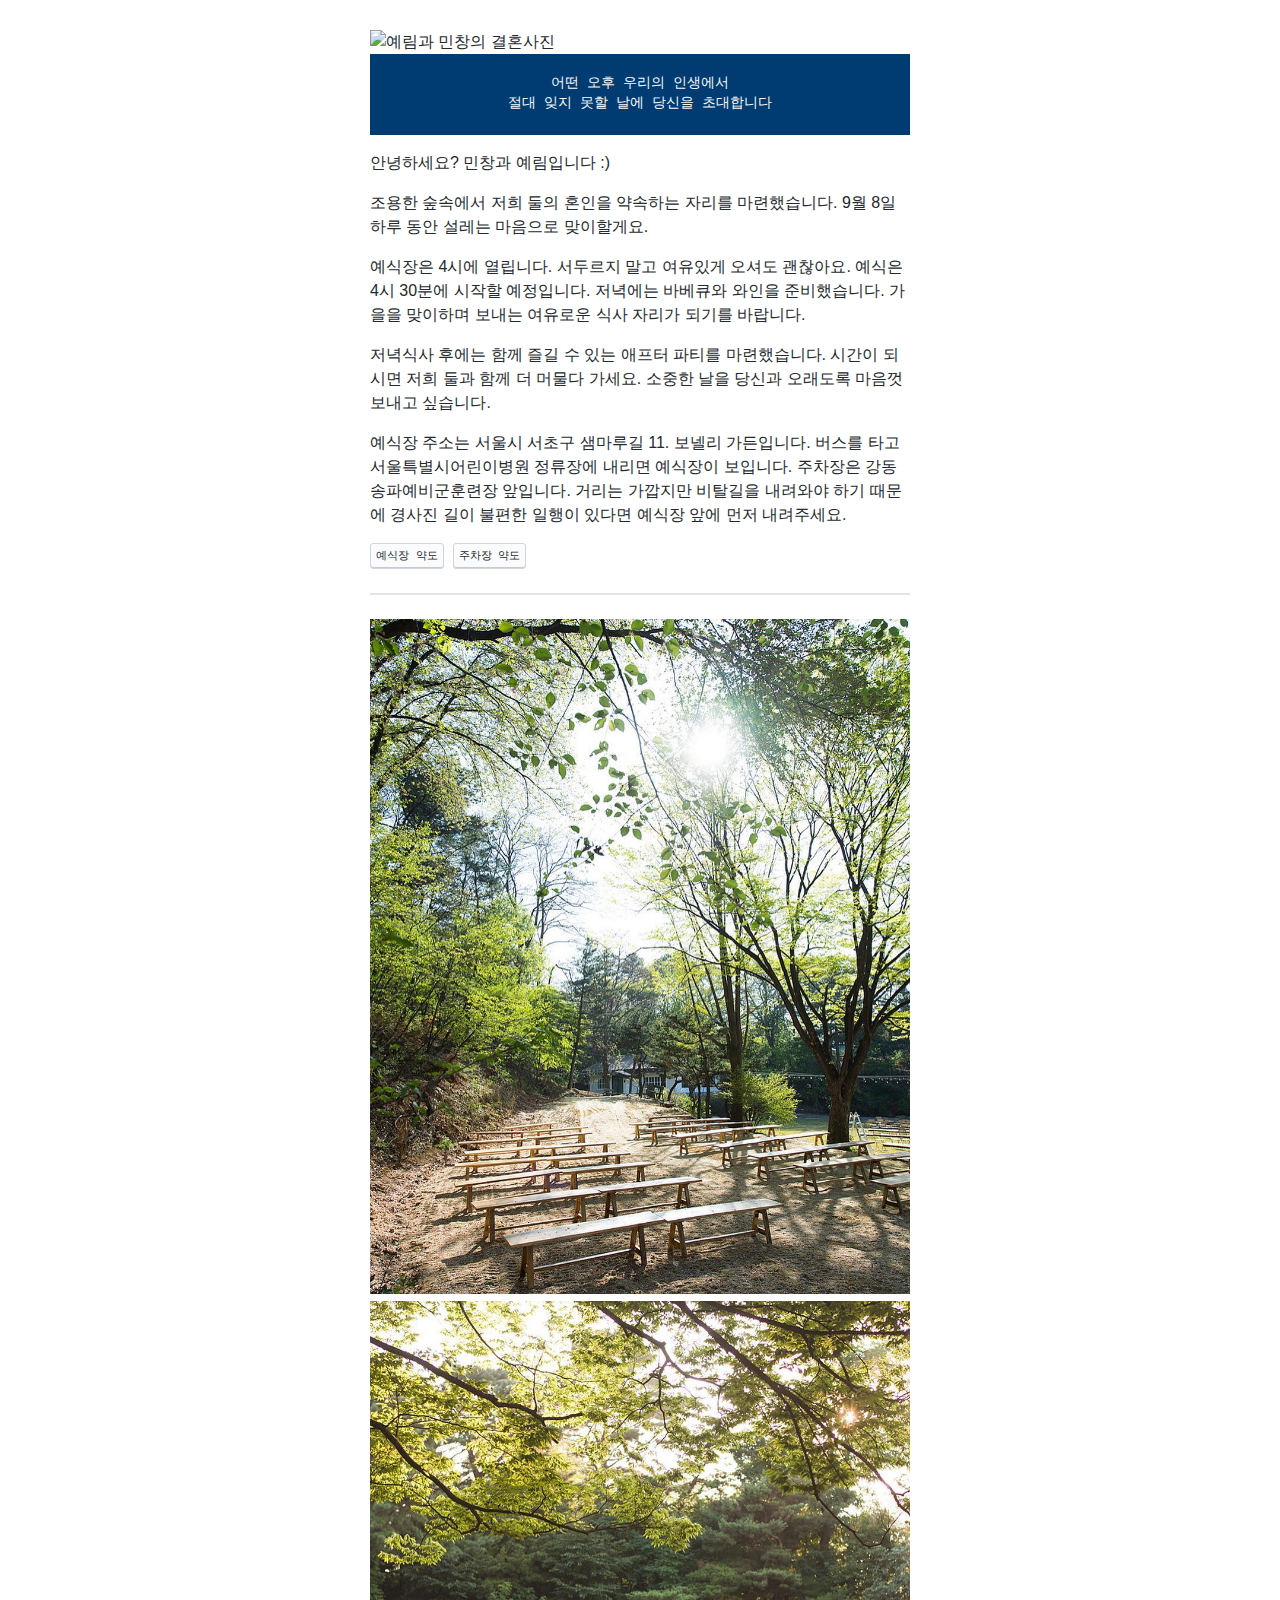
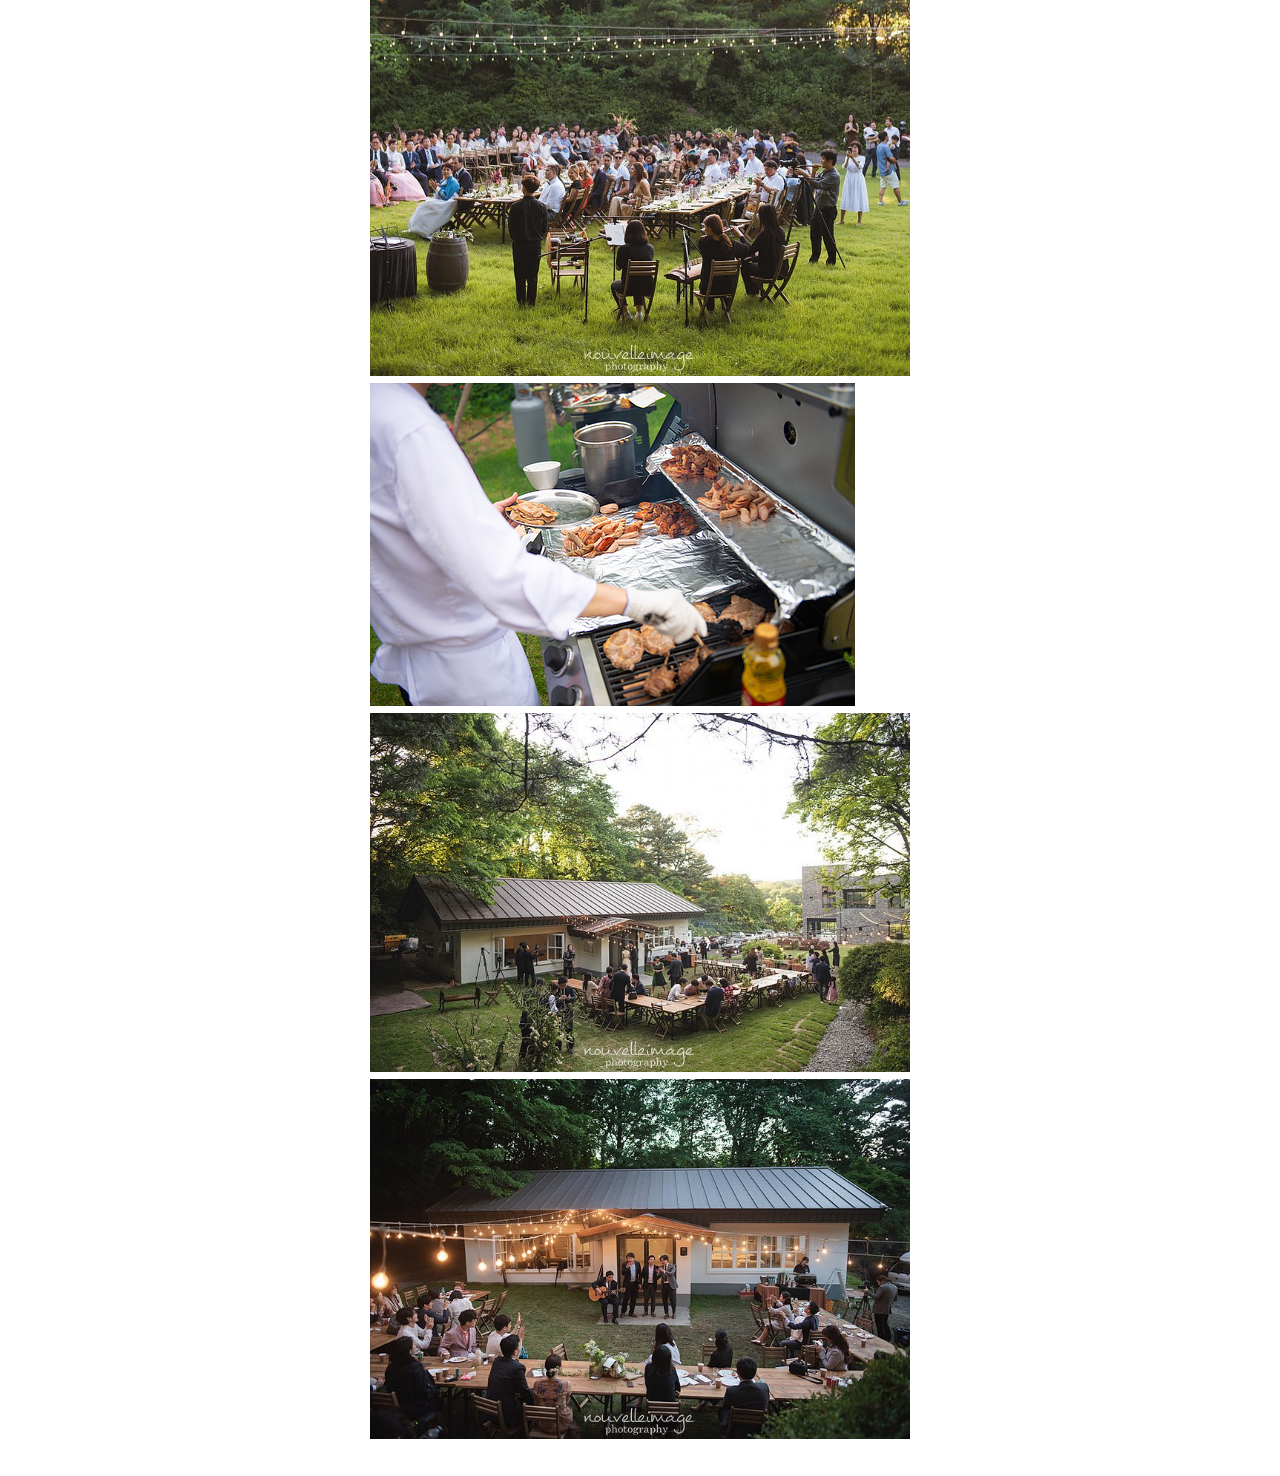
==== index.html @ 50abd1d3 "사랑해" ====
<!doctype html>
<html>
	<head>
		<meta charset="utf-8">
		<meta name="viewport" content="width=device-width, initial-scale=1, minimal-ui">
		<meta property="og:title" content="Arvo Unforgettable" />
		<meta property="og:type" content="website" />
		<meta property="og:url" content="https://brictobrick.github.io/arvo-unforgettable" />
		<meta property="og:image" content="https://brictobrick.github.io/arvo-unforgettable/images/hero.jpg" />
		<title>Arvo Unforgettable</title>
		<link rel="stylesheet" href="github-markdown.css">
		<style>
			body {
				box-sizing: border-box;
				min-width: 200px;
				max-width: 980px;
				margin: 0 auto;
				padding: 30px 220px;
			}
			@media only screen and (max-width: 768px) {
				body {
					padding: 10px;
				}
			}
		</style>
	</head>
	<body>
		<article class="markdown-body">
			<img src="./images/hero.jpg" alt="예림과 민창의 결혼사진">
			<pre lang="no-highlight" style="text-aligne"><code>어떤 오후 우리의 인생에서
절대 잊지 못할 날에 당신을 초대합니다
</code></pre>
			<p>안녕하세요? 민창과 예림입니다 :)</p>
			<p>조용한 숲속에서 저희 둘의 혼인을 약속하는 자리를 마련했습니다. 9월 8일 하루 동안 설레는 마음으로 맞이할게요. </p>
			<p>예식장은 4시에 열립니다. 서두르지 말고 여유있게 오셔도 괜찮아요. 예식은 4시 30분에 시작할 예정입니다. 저녁에는 바베큐와 와인을 준비했습니다. 가을을 맞이하며 보내는 여유로운 식사 자리가 되기를 바랍니다.</p>
			<p>저녁식사 후에는 함께 즐길 수 있는 애프터 파티를 마련했습니다. 시간이 되시면 저희 둘과 함께 더 머물다 가세요. 소중한 날을 당신과 오래도록 마음껏 보내고 싶습니다.</p>
			<p>예식장 주소는 서울시 서초구 샘마루길 11. 보넬리 가든입니다. 버스를 타고 서울특별시어린이병원 정류장에 내리면 예식장이 보입니다. 주차장은 강동송파예비군훈련장 앞입니다. 거리는 가깝지만 비탈길을 내려와야 하기 때문에 경사진 길이 불편한 일행이 있다면 예식장 앞에 먼저 내려주세요.</p>
			<p><kbd><a href="http://bit.ly/2P42njh" target="_blank">예식장 약도</a></kbd> &nbsp;<kbd><a href="http://bit.ly/2P8c4gK" target="_blank">주차장 약도</a></kbd></p>
			<hr>
			<img src="./images/img1.jpg" alt="예식장 전경">
			<img src="./images/img2.jpg" alt="예식장 전경">
			<img src="./images/img3.jpg" alt="예식장 전경">
			<img src="./images/img4.jpg" alt="예식장 전경">
			<img src="./images/img5.jpg" alt="예식장 전경">
		</article>
	</body>
</html>
---- github-markdown.css ----
@font-face {
  font-family: octicons-link;
  src: url([data-uri]) format('woff');
}

.markdown-body {
  -ms-text-size-adjust: 100%;
  -webkit-text-size-adjust: 100%;
  line-height: 1.5;
  color: #24292e;
  font-family: -apple-system, BlinkMacSystemFont, "Segoe UI", Helvetica, Arial, sans-serif, "Apple Color Emoji", "Segoe UI Emoji", "Segoe UI Symbol";
  font-size: 16px;
  line-height: 1.5;
  word-wrap: break-word;
}

.markdown-body .pl-c {
  color: #6a737d;
}

.markdown-body .pl-c1,
.markdown-body .pl-s .pl-v {
  color: #005cc5;
}

.markdown-body .pl-e,
.markdown-body .pl-en {
  color: #6f42c1;
}

.markdown-body .pl-smi,
.markdown-body .pl-s .pl-s1 {
  color: #24292e;
}

.markdown-body .pl-ent {
  color: #22863a;
}

.markdown-body .pl-k {
  color: #d73a49;
}

.markdown-body .pl-s,
.markdown-body .pl-pds,
.markdown-body .pl-s .pl-pse .pl-s1,
.markdown-body .pl-sr,
.markdown-body .pl-sr .pl-cce,
.markdown-body .pl-sr .pl-sre,
.markdown-body .pl-sr .pl-sra {
  color: #032f62;
}

.markdown-body .pl-v,
.markdown-body .pl-smw {
  color: #e36209;
}

.markdown-body .pl-bu {
  color: #b31d28;
}

.markdown-body .pl-ii {
  color: #fafbfc;
  background-color: #b31d28;
}

.markdown-body .pl-c2 {
  color: #fafbfc;
  background-color: #d73a49;
}

.markdown-body .pl-c2::before {
  content: "^M";
}

.markdown-body .pl-sr .pl-cce {
  font-weight: bold;
  color: #22863a;
}

.markdown-body .pl-ml {
  color: #735c0f;
}

.markdown-body .pl-mh,
.markdown-body .pl-mh .pl-en,
.markdown-body .pl-ms {
  font-weight: bold;
  color: #005cc5;
}

.markdown-body .pl-mi {
  font-style: italic;
  color: #24292e;
}

.markdown-body .pl-mb {
  font-weight: bold;
  color: #24292e;
}

.markdown-body .pl-md {
  color: #b31d28;
  background-color: #ffeef0;
}

.markdown-body .pl-mi1 {
  color: #22863a;
  background-color: #f0fff4;
}

.markdown-body .pl-mc {
  color: #e36209;
  background-color: #ffebda;
}

.markdown-body .pl-mi2 {
  color: #f6f8fa;
  background-color: #005cc5;
}

.markdown-body .pl-mdr {
  font-weight: bold;
  color: #6f42c1;
}

.markdown-body .pl-ba {
  color: #586069;
}

.markdown-body .pl-sg {
  color: #959da5;
}

.markdown-body .pl-corl {
  text-decoration: underline;
  color: #032f62;
}

.markdown-body .octicon {
  display: inline-block;
  vertical-align: text-top;
  fill: currentColor;
}

.markdown-body a {
  background-color: transparent;
}

.markdown-body a:active,
.markdown-body a:hover {
  outline-width: 0;
}

.markdown-body strong {
  font-weight: inherit;
}

.markdown-body strong {
  font-weight: bolder;
}

.markdown-body h1 {
  font-size: 2em;
  margin: 0.67em 0;
}

.markdown-body img {
  border-style: none;
}

.markdown-body code,
.markdown-body kbd,
.markdown-body pre {
  font-family: monospace, monospace;
  font-size: 1em;
}

.markdown-body hr {
  box-sizing: content-box;
  height: 0;
  overflow: visible;
}

.markdown-body input {
  font: inherit;
  margin: 0;
}

.markdown-body input {
  overflow: visible;
}

.markdown-body [type="checkbox"] {
  box-sizing: border-box;
  padding: 0;
}

.markdown-body * {
  box-sizing: border-box;
}

.markdown-body input {
  font-family: inherit;
  font-size: inherit;
  line-height: inherit;
}

.markdown-body a {
  text-decoration: none;
  color: #24292e;
}

.markdown-body a:hover
.markdown-body a:visited {
  text-decoration: none;
}

.markdown-body strong {
  font-weight: 600;
}

.markdown-body hr {
  height: 0;
  margin: 15px 0;
  overflow: hidden;
  background: transparent;
  border: 0;
  border-bottom: 1px solid #dfe2e5;
}

.markdown-body hr::before {
  display: table;
  content: "";
}

.markdown-body hr::after {
  display: table;
  clear: both;
  content: "";
}

.markdown-body table {
  border-spacing: 0;
  border-collapse: collapse;
}

.markdown-body td,
.markdown-body th {
  padding: 0;
}

.markdown-body h1,
.markdown-body h2,
.markdown-body h3,
.markdown-body h4,
.markdown-body h5,
.markdown-body h6 {
  margin-top: 0;
  margin-bottom: 0;
}

.markdown-body h1 {
  font-size: 32px;
  font-weight: 600;
}

.markdown-body h2 {
  font-size: 24px;
  font-weight: 600;
}

.markdown-body h3 {
  font-size: 20px;
  font-weight: 600;
}

.markdown-body h4 {
  font-size: 16px;
  font-weight: 600;
}

.markdown-body h5 {
  font-size: 14px;
  font-weight: 600;
}

.markdown-body h6 {
  font-size: 12px;
  font-weight: 600;
}

.markdown-body p {
  margin-top: 0;
  margin-bottom: 10px;
}

.markdown-body blockquote {
  margin: 0;
}

.markdown-body ul,
.markdown-body ol {
  padding-left: 0;
  margin-top: 0;
  margin-bottom: 0;
  word-break: keep-all;
}

.markdown-body ol ol,
.markdown-body ul ol {
  list-style-type: lower-roman;
}

.markdown-body ul ul ol,
.markdown-body ul ol ol,
.markdown-body ol ul ol,
.markdown-body ol ol ol {
  list-style-type: lower-alpha;
}

.markdown-body dd {
  margin-left: 0;
}

.markdown-body code {
  font-family: "SFMono-Regular", Consolas, "Liberation Mono", Menlo, Courier, monospace;
  font-size: 12px;
}

.markdown-body pre {
  margin-top: 0;
  margin-bottom: 0;
  font-family: "SFMono-Regular", Consolas, "Liberation Mono", Menlo, Courier, monospace;
  font-size: 12px;
  text-align: center;
}

.markdown-body .octicon {
  vertical-align: text-bottom;
}

.markdown-body .pl-0 {
  padding-left: 0 !important;
}

.markdown-body .pl-1 {
  padding-left: 4px !important;
}

.markdown-body .pl-2 {
  padding-left: 8px !important;
}

.markdown-body .pl-3 {
  padding-left: 16px !important;
}

.markdown-body .pl-4 {
  padding-left: 24px !important;
}

.markdown-body .pl-5 {
  padding-left: 32px !important;
}

.markdown-body .pl-6 {
  padding-left: 40px !important;
}

.markdown-body::before {
  display: table;
  content: "";
}

.markdown-body::after {
  display: table;
  clear: both;
  content: "";
}

.markdown-body>*:first-child {
  margin-top: 0 !important;
}

.markdown-body>*:last-child {
  margin-bottom: 0 !important;
}

.markdown-body a:not([href]) {
  color: inherit;
  text-decoration: none;
}

.markdown-body .anchor {
  float: left;
  padding-right: 4px;
  margin-left: -20px;
  line-height: 1;
}

.markdown-body .anchor:focus {
  outline: none;
}

.markdown-body p,
.markdown-body blockquote,
.markdown-body ul,
.markdown-body ol,
.markdown-body dl,
.markdown-body table,
.markdown-body pre {
  margin-top: 0;
  margin-bottom: 16px;
}

.markdown-body hr {
  height: 0.15em;
  padding: 0;
  margin: 24px 0;
  background-color: #e1e4e8;
  border: 0;
}

.markdown-body blockquote {
  padding: 0 1em;
  color: #6a737d;
  border-left: 0.25em solid #dfe2e5;
}

.markdown-body blockquote>:first-child {
  margin-top: 0;
}

.markdown-body blockquote>:last-child {
  margin-bottom: 0;
}

.markdown-body kbd {
  display: inline-block;
  padding: 3px 5px;
  font-size: 11px;
  line-height: 18px;
  color: #444d56;
  vertical-align: middle;
  background-color: #fafbfc;
  border: solid 1px #c6cbd1;
  border-radius: 3px;
  box-shadow: inset 0 -1px 0 #959da5;
}

.markdown-body h1,
.markdown-body h2,
.markdown-body h3,
.markdown-body h4,
.markdown-body h5,
.markdown-body h6 {
  margin-top: 24px;
  margin-bottom: 16px;
  font-weight: 600;
  line-height: 1.25;
}

.markdown-body h1 .octicon-link,
.markdown-body h2 .octicon-link,
.markdown-body h3 .octicon-link,
.markdown-body h4 .octicon-link,
.markdown-body h5 .octicon-link,
.markdown-body h6 .octicon-link {
  color: #1b1f23;
  vertical-align: middle;
  visibility: hidden;
}

.markdown-body h1:hover .anchor,
.markdown-body h2:hover .anchor,
.markdown-body h3:hover .anchor,
.markdown-body h4:hover .anchor,
.markdown-body h5:hover .anchor,
.markdown-body h6:hover .anchor {
  text-decoration: none;
}

.markdown-body h1:hover .anchor .octicon-link,
.markdown-body h2:hover .anchor .octicon-link,
.markdown-body h3:hover .anchor .octicon-link,
.markdown-body h4:hover .anchor .octicon-link,
.markdown-body h5:hover .anchor .octicon-link,
.markdown-body h6:hover .anchor .octicon-link {
  visibility: visible;
}

.markdown-body h1 {
  padding-bottom: 0.3em;
  font-size: 2em;
  border-bottom: 1px solid #eaecef;
}

.markdown-body h2 {
  padding-bottom: 0.3em;
  font-size: 1.5em;
  border-bottom: 1px solid #eaecef;
}

.markdown-body h3 {
  font-size: 1.25em;
}

.markdown-body h4 {
  font-size: 1em;
}

.markdown-body h5 {
  font-size: 0.875em;
}

.markdown-body h6 {
  font-size: 0.85em;
  color: #6a737d;
}

.markdown-body ul,
.markdown-body ol {
  padding-left: 2em;
}
@media only screen and (max-width: 768px) {
  .markdown-body ul,
  .markdown-body ol {
    padding-right: 1em;
    font-size: 90%;
    word-break: keep-all;
  }
}

.markdown-body ul ul,
.markdown-body ul ol,
.markdown-body ol ol,
.markdown-body ol ul {
  margin-top: 0;
  margin-bottom: 0;
}

.markdown-body li {
  word-wrap: break-all;
}

.markdown-body li>p {
  margin-top: 16px;
}

.markdown-body li+li {
  margin-top: 0.25em;
}

.markdown-body dl {
  padding: 0;
}

.markdown-body dl dt {
  padding: 0;
  margin-top: 16px;
  font-size: 1em;
  font-style: italic;
  font-weight: 600;
}

.markdown-body dl dd {
  padding: 0 16px;
  margin-bottom: 16px;
}

.markdown-body table {
  display: block;
  width: 100%;
  overflow: auto;
}

.markdown-body table th {
  font-weight: 600;
}

.markdown-body table th {
  padding: 6px 50px;
  border: 1px solid #dfe2e5;
}

.markdown-body table td {
  padding: 6px 13px;
  border: 1px solid #dfe2e5;
}

.markdown-body table tr {
  background-color: #fff;
  border-top: 1px solid #c6cbd1;
}

.markdown-body table tr:nth-child(2n) {
  background-color: #f6f8fa;
}

.markdown-body img {
  max-width: 100%;
  box-sizing: content-box;
  background-color: #fff;
}

.markdown-body img[align=right] {
  padding-left: 20px;
}

.markdown-body img[align=left] {
  padding-right: 20px;
}

.markdown-body code {
  padding: 0.2em 0.4em;
  margin: 0;
  font-size: 85%;
  background-color: rgba(27,31,35,0.05);
  border-radius: 3px;
}

.markdown-body pre {
  word-wrap: normal;
}

.markdown-body pre>code {
  padding: 0;
  margin: 0;
  font-size: 100%;
  word-break: normal;
  white-space: pre;
  background: transparent;
  border: 0;
}

.markdown-body .highlight {
  margin-bottom: 16px;
}

.markdown-body .highlight pre {
  margin-bottom: 0;
  word-break: normal;
}

.markdown-body .highlight pre,
.markdown-body pre {
  padding: 20px 16px;
  overflow: auto;
  font-size: 85%;
  line-height: 1.5;
  background-color: #003C71;
  color: #f6f8fa;
}
@media only screen and (max-width: 768px) {
  .markdown-body .highlight pre,
  .markdown-body pre {
    font-size: 85%;
  }
}


.markdown-body pre code {
  display: inline;
  max-width: auto;
  padding: 0;
  margin: 0;
  overflow: visible;
  line-height: inherit;
  word-wrap: normal;
  background-color: transparent;
  border: 0;
}

.markdown-body .full-commit .btn-outline:not(:disabled):hover {
  color: #005cc5;
  border-color: #005cc5;
}

.markdown-body kbd {
  display: inline-block;
  padding: 3px 5px;
  font: 11px "SFMono-Regular", Consolas, "Liberation Mono", Menlo, Courier, monospace;
  line-height: 18px;
  color: #444d56;
  vertical-align: middle;
  background-color: #fafbfc;
  border: solid 1px #d1d5da;
  border-radius: 3px;
  box-shadow: inset 0 -1px 0 #c6cbd1;
}

.markdown-body :checked+.radio-label {
  position: relative;
  z-index: 1;
  border-color: #0366d6;
}

.markdown-body .task-list-item {
  list-style-type: none;
}

.markdown-body .task-list-item+.task-list-item {
  margin-top: 3px;
}

.markdown-body .task-list-item input {
  margin: 0 0.2em 0.25em -1.6em;
  vertical-align: middle;
}

.markdown-body hr {
  border-bottom-color: #eee;
}

.timetable {
  width: 100%;
  margin-left: 2em;
}

.button {
  margin-left: 2em;
}

.button kbd {
  padding: 3px;
}
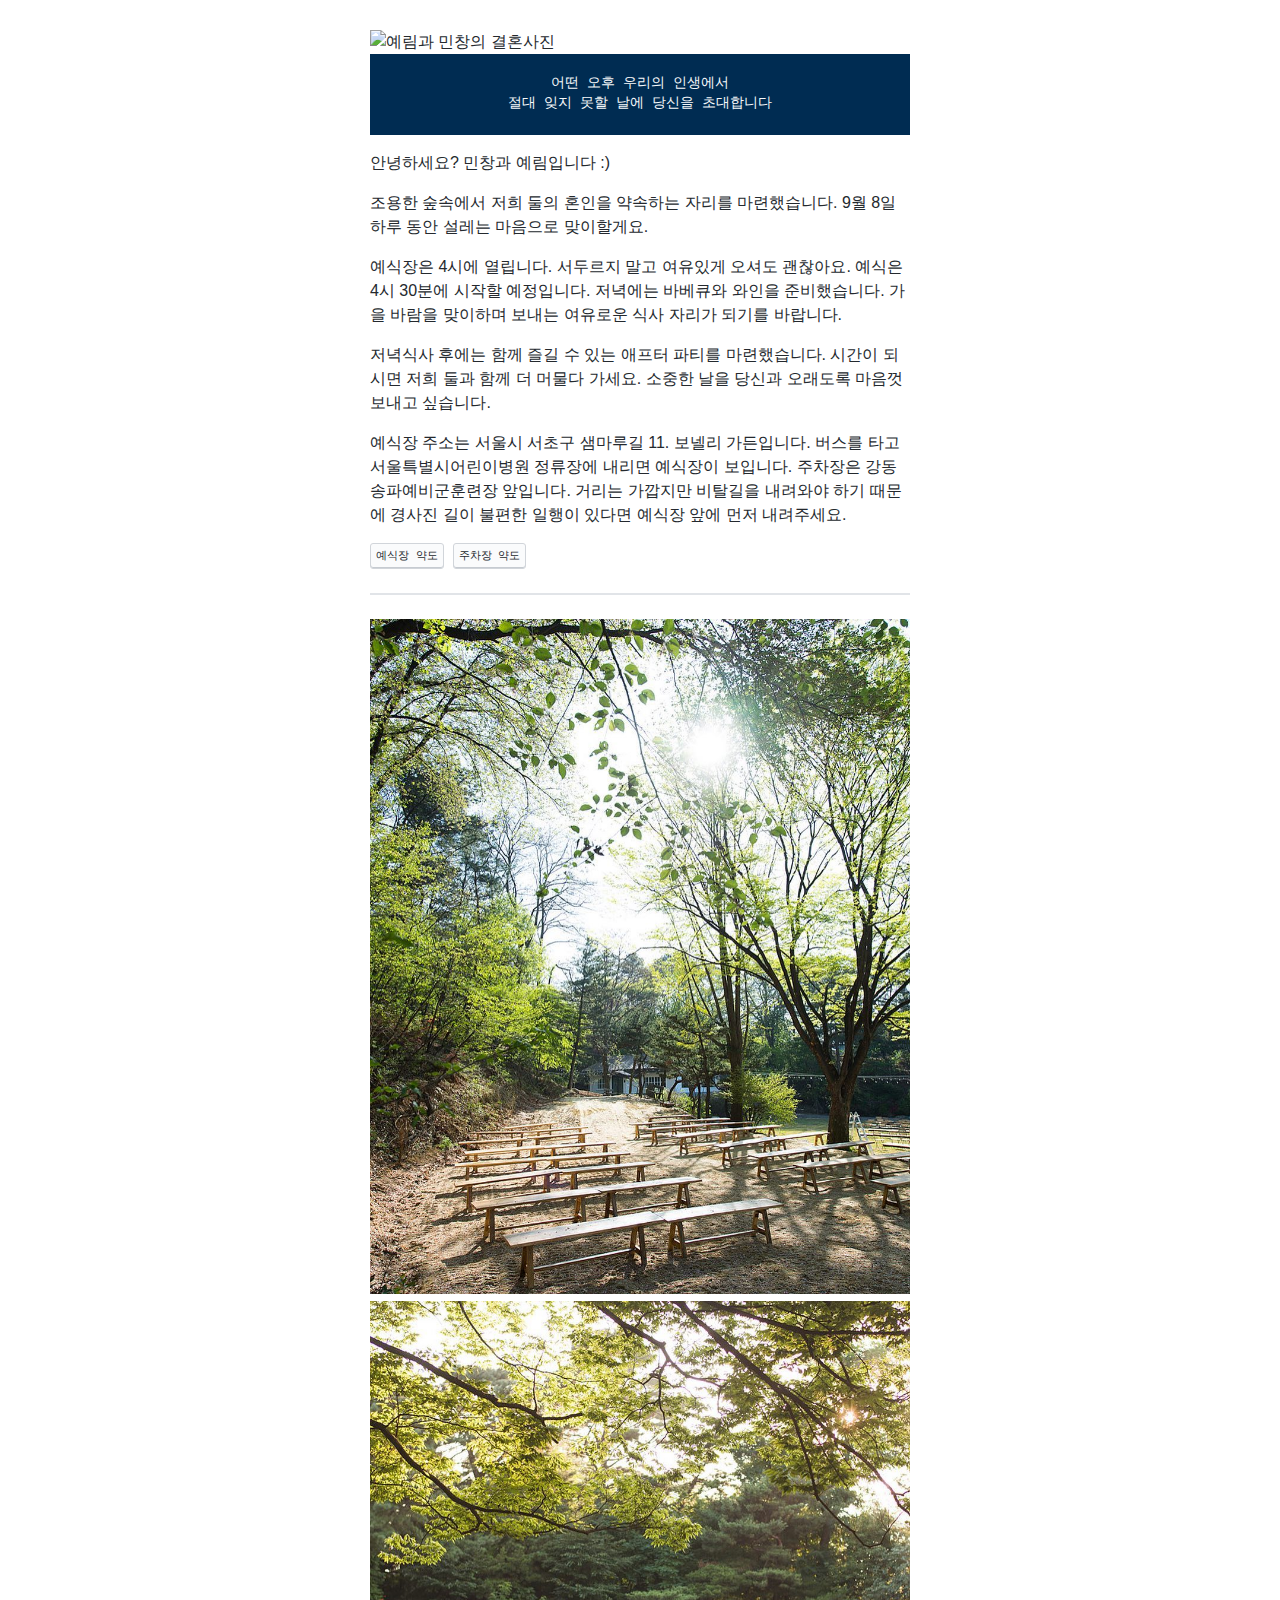
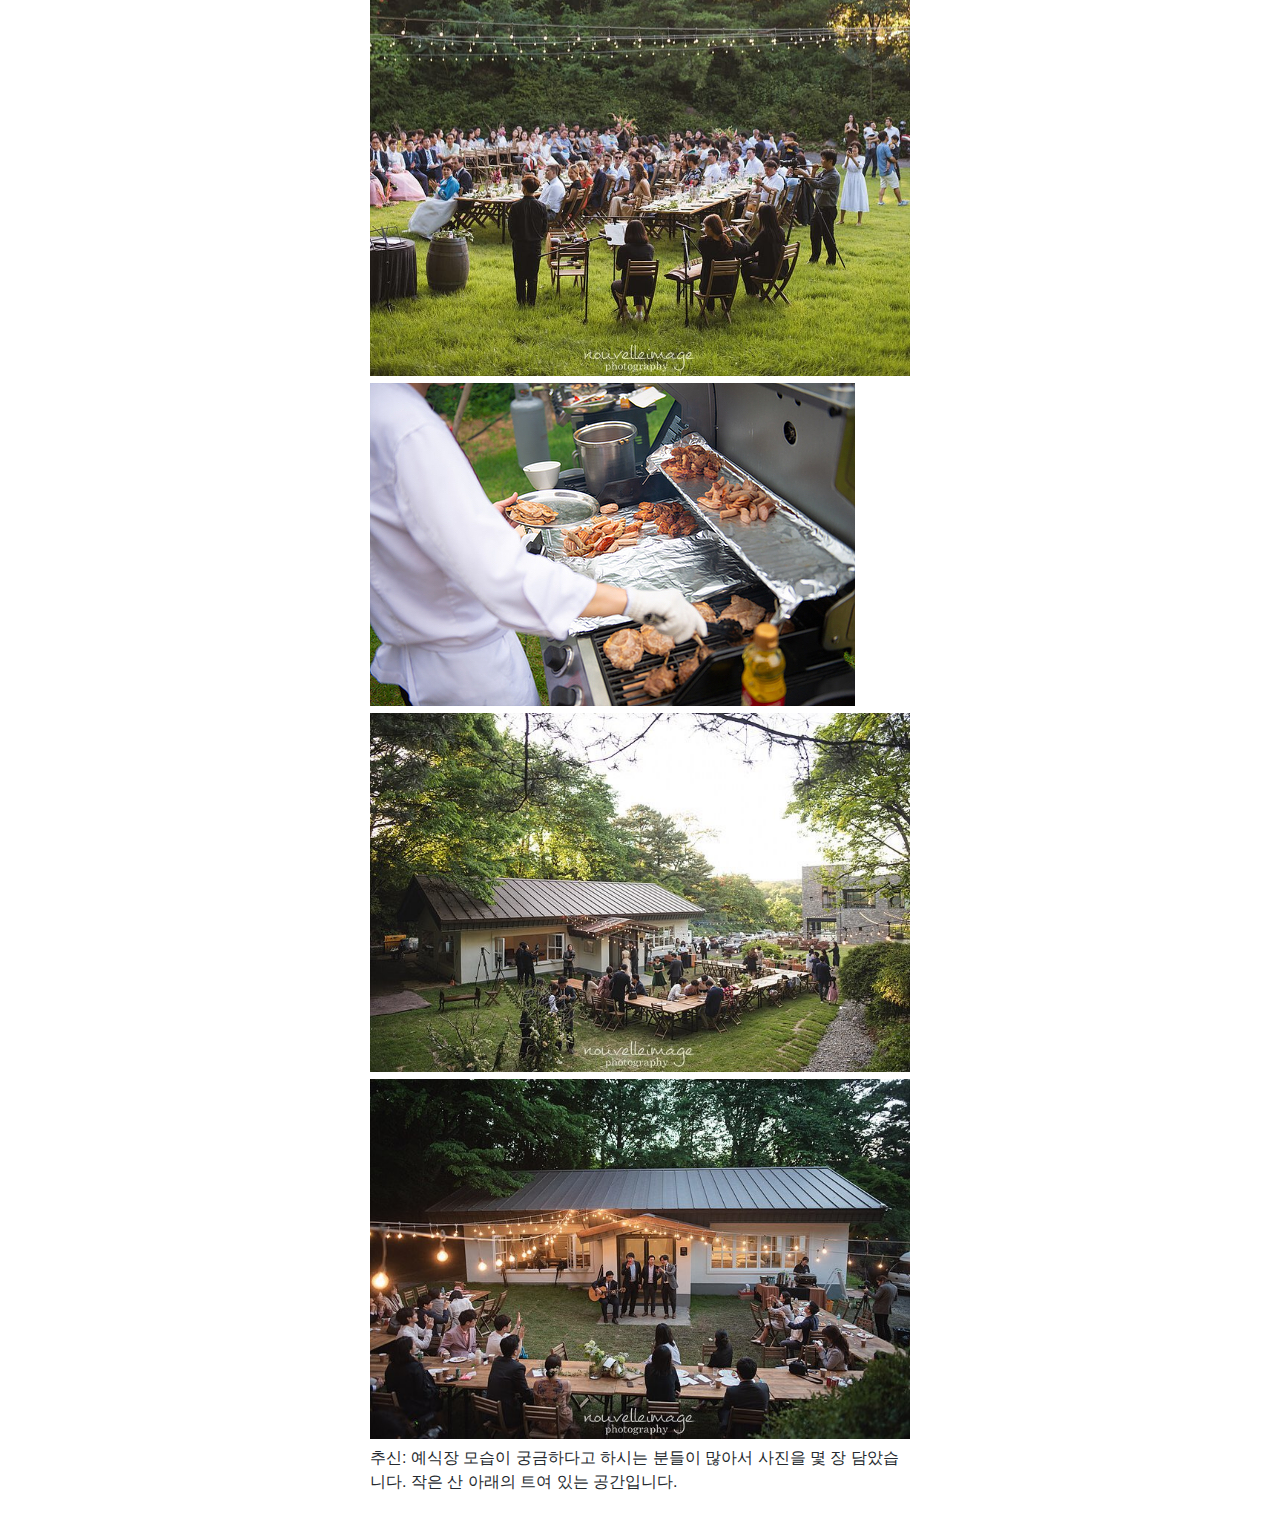
==== commit ec57a0f7: "사랑해" ====
--- a/index.html
+++ b/index.html
@@ -31,8 +31,8 @@
 절대 잊지 못할 날에 당신을 초대합니다
 </code></pre>
 			<p>안녕하세요? 민창과 예림입니다 :)</p>
-			<p>조용한 숲속에서 저희 둘의 혼인을 약속하는 자리를 마련했습니다. 9월 8일 하루 동안 설레는 마음으로 맞이할게요. </p>
-			<p>예식장은 4시에 열립니다. 서두르지 말고 여유있게 오셔도 괜찮아요. 예식은 4시 30분에 시작할 예정입니다. 저녁에는 바베큐와 와인을 준비했습니다. 가을을 맞이하며 보내는 여유로운 식사 자리가 되기를 바랍니다.</p>
+			<p>조용한 숲속에서 저희 둘의 혼인을 약속하는 자리를 마련했습니다. 9월 8일 하루 동안 설레는 마음으로 맞이할게요.</p>
+			<p>예식장은 4시에 열립니다. 서두르지 말고 여유있게 오셔도 괜찮아요. 예식은 4시 30분에 시작할 예정입니다. 저녁에는 바베큐와 와인을 준비했습니다. 가을 바람을 맞이하며 보내는 여유로운 식사 자리가 되기를 바랍니다.</p>
 			<p>저녁식사 후에는 함께 즐길 수 있는 애프터 파티를 마련했습니다. 시간이 되시면 저희 둘과 함께 더 머물다 가세요. 소중한 날을 당신과 오래도록 마음껏 보내고 싶습니다.</p>
 			<p>예식장 주소는 서울시 서초구 샘마루길 11. 보넬리 가든입니다. 버스를 타고 서울특별시어린이병원 정류장에 내리면 예식장이 보입니다. 주차장은 강동송파예비군훈련장 앞입니다. 거리는 가깝지만 비탈길을 내려와야 하기 때문에 경사진 길이 불편한 일행이 있다면 예식장 앞에 먼저 내려주세요.</p>
 			<p><kbd><a href="http://bit.ly/2P42njh" target="_blank">예식장 약도</a></kbd> &nbsp;<kbd><a href="http://bit.ly/2P8c4gK" target="_blank">주차장 약도</a></kbd></p>
@@ -42,6 +42,7 @@
 			<img src="./images/img3.jpg" alt="예식장 전경">
 			<img src="./images/img4.jpg" alt="예식장 전경">
 			<img src="./images/img5.jpg" alt="예식장 전경">
+			<p>추신: 예식장 모습이 궁금하다고 하시는 분들이 많아서 사진을 몇 장 담았습니다. 작은 산 아래의 트여 있는 공간입니다.</p>
 		</article>
 	</body>
 </html>
--- a/github-markdown.css
+++ b/github-markdown.css
@@ -650,7 +650,7 @@
   overflow: auto;
   font-size: 85%;
   line-height: 1.5;
-  background-color: #003C71;
+  background-color: #002c52;
   color: #f6f8fa;
 }
 @media only screen and (max-width: 768px) {
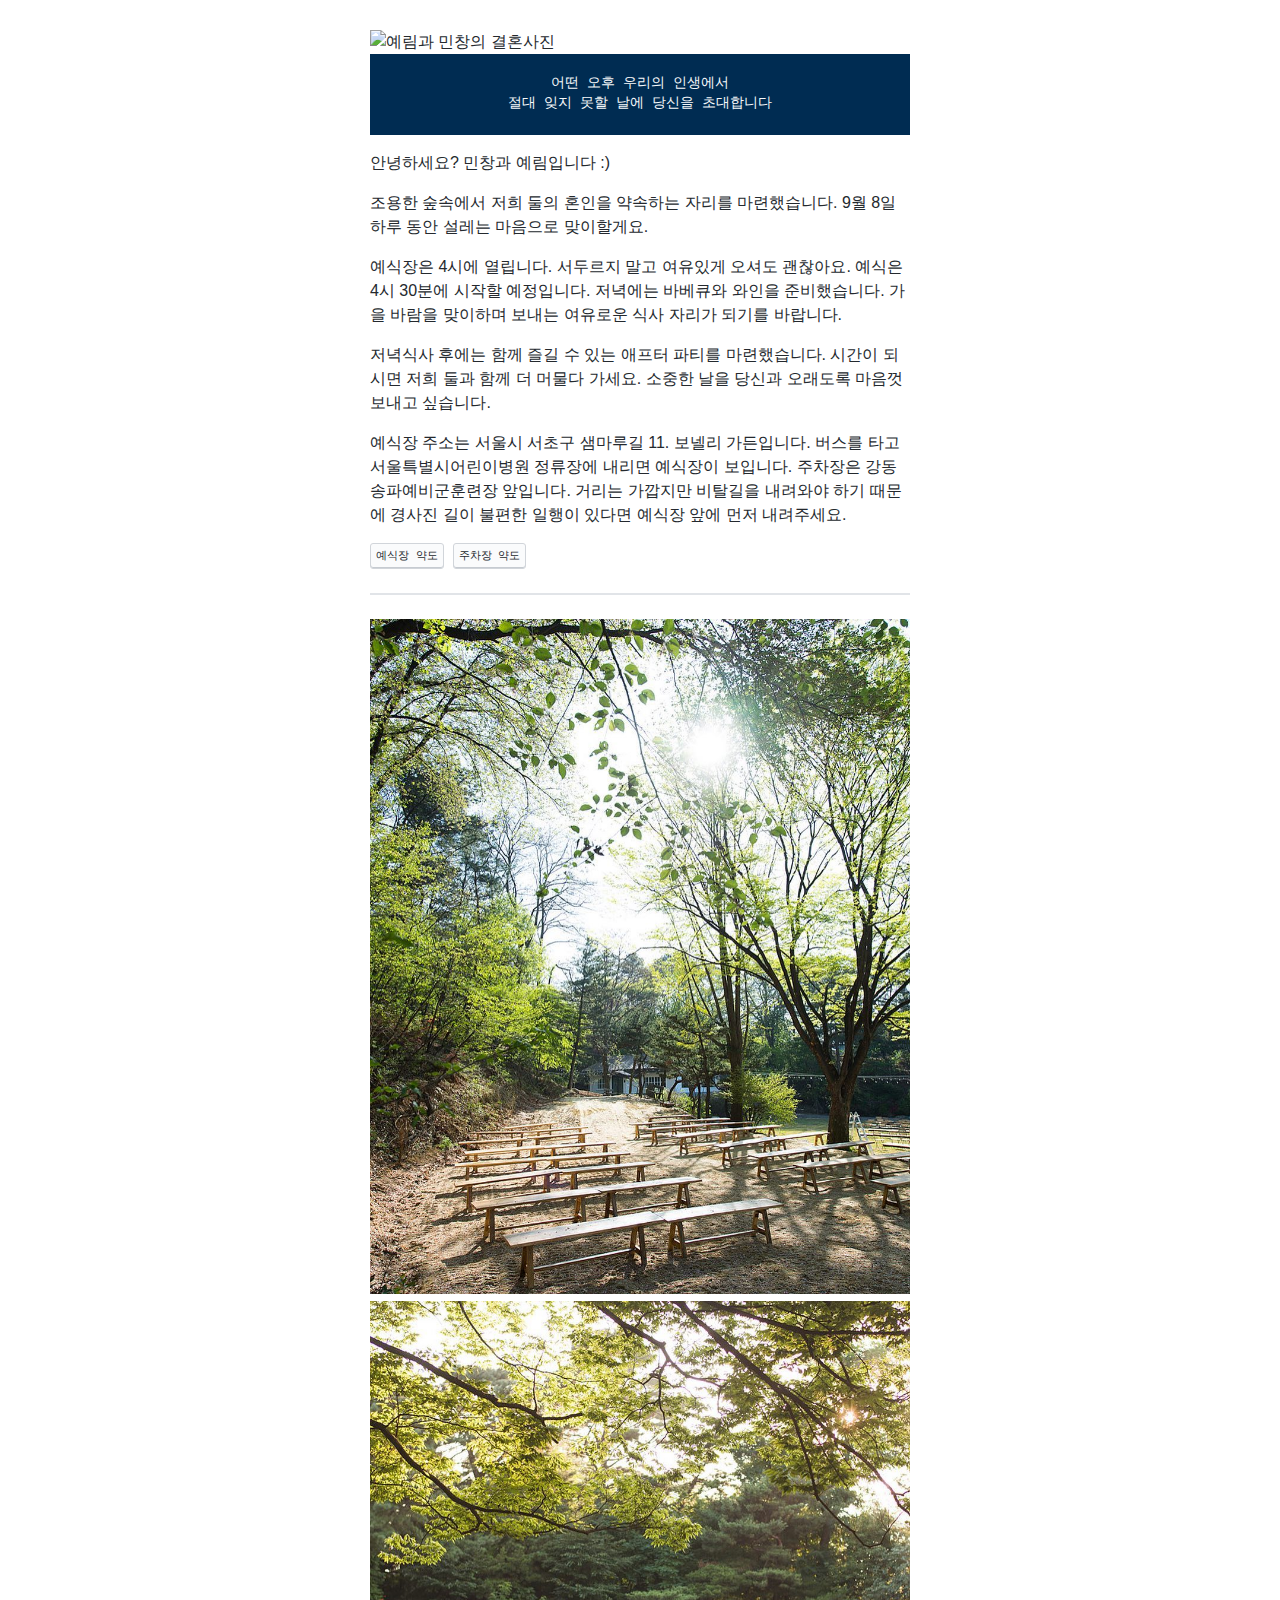
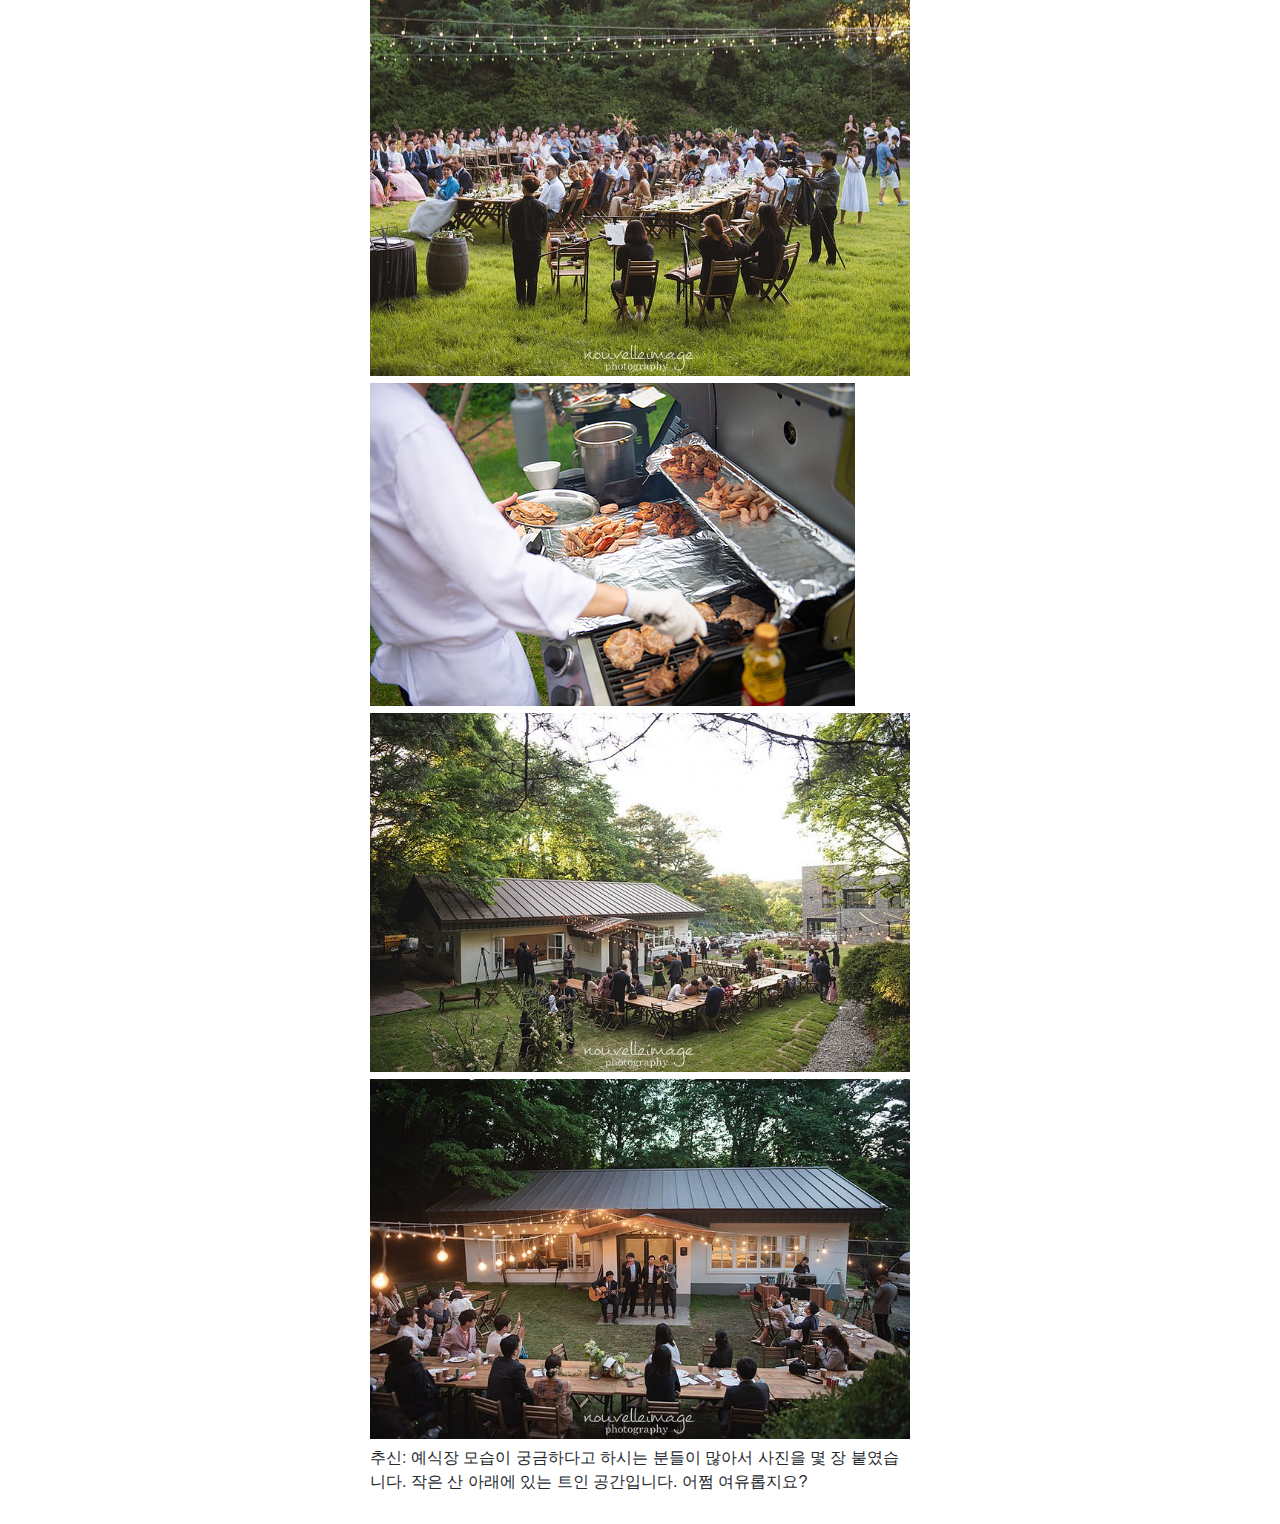
==== commit b1b8d371: "사랑해" ====
--- a/index.html
+++ b/index.html
@@ -42,7 +42,7 @@
 			<img src="./images/img3.jpg" alt="예식장 전경">
 			<img src="./images/img4.jpg" alt="예식장 전경">
 			<img src="./images/img5.jpg" alt="예식장 전경">
-			<p>추신: 예식장 모습이 궁금하다고 하시는 분들이 많아서 사진을 몇 장 담았습니다. 작은 산 아래의 트여 있는 공간입니다.</p>
+			<p>추신: 예식장 모습이 궁금하다고 하시는 분들이 많아서 사진을 몇 장 붙였습니다. 작은 산 아래에 있는 트인 공간입니다. 어쩜 여유롭지요?</p>
 		</article>
 	</body>
 </html>
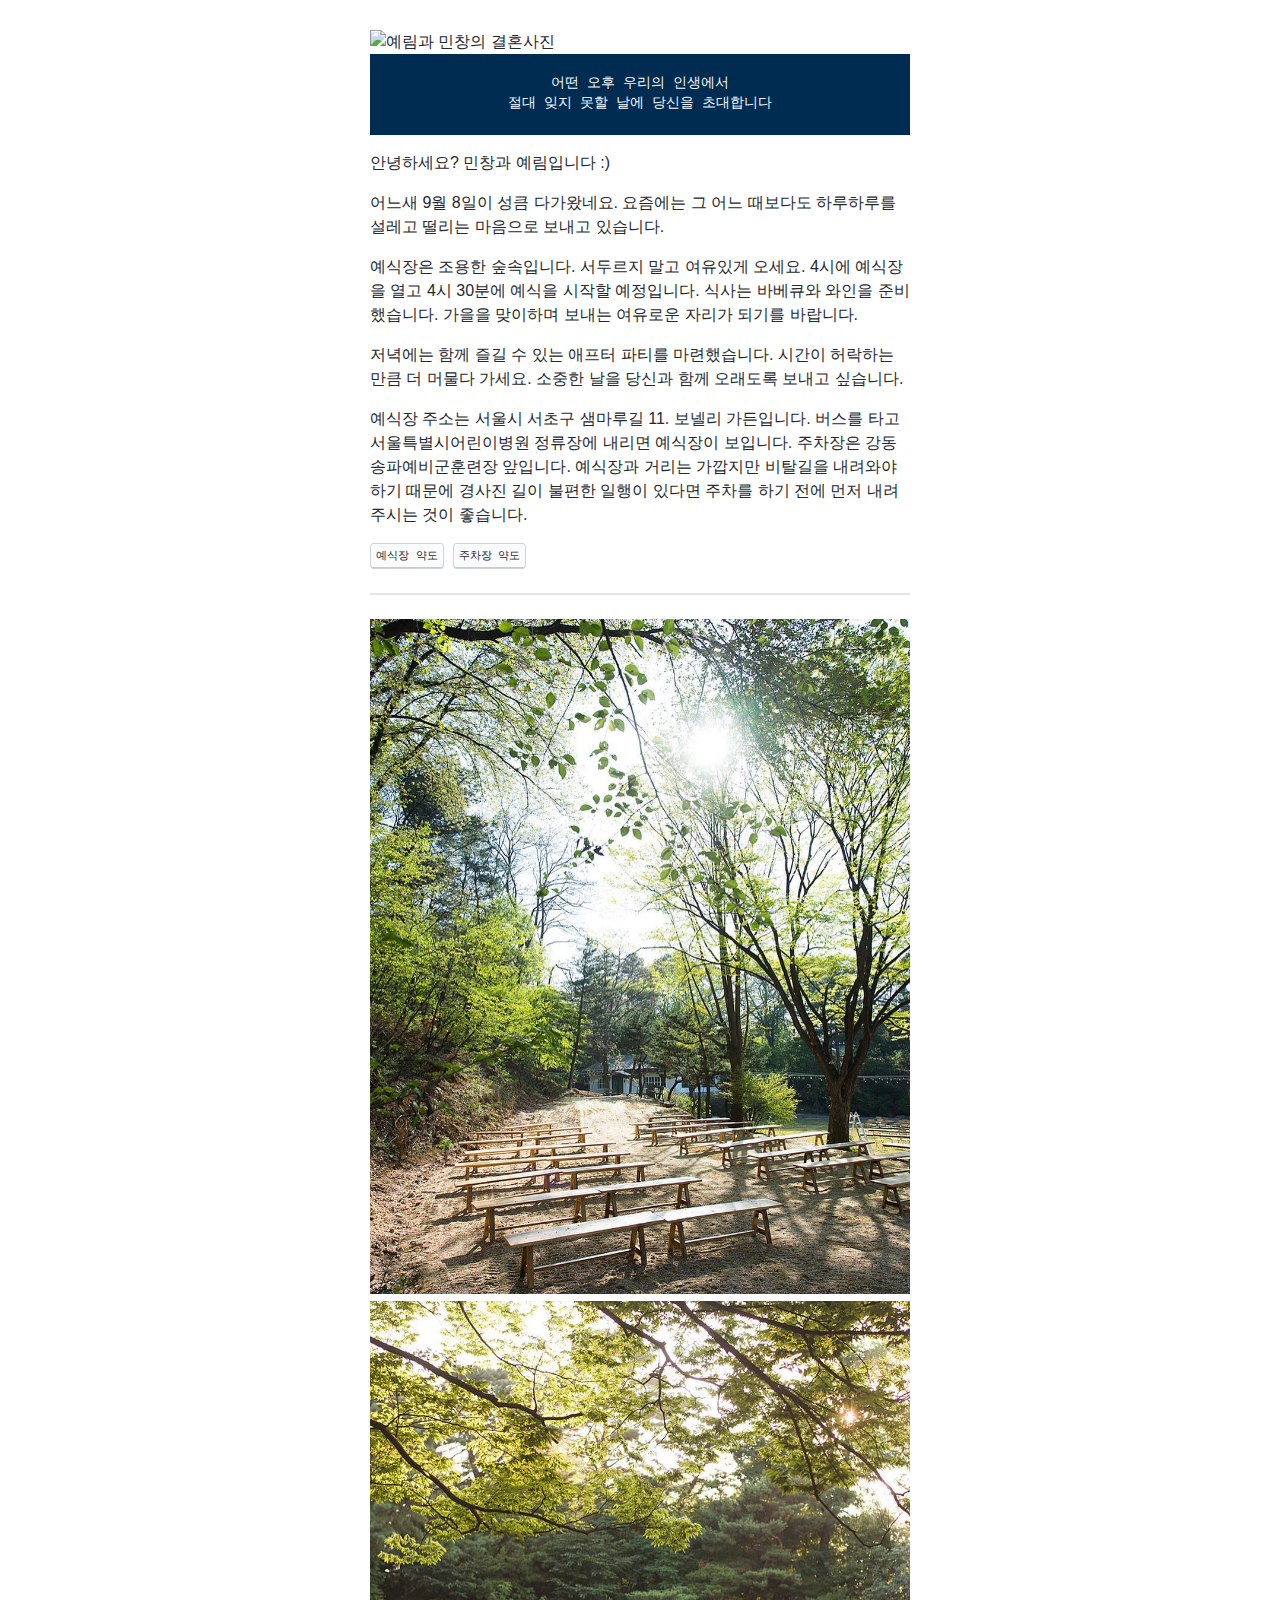
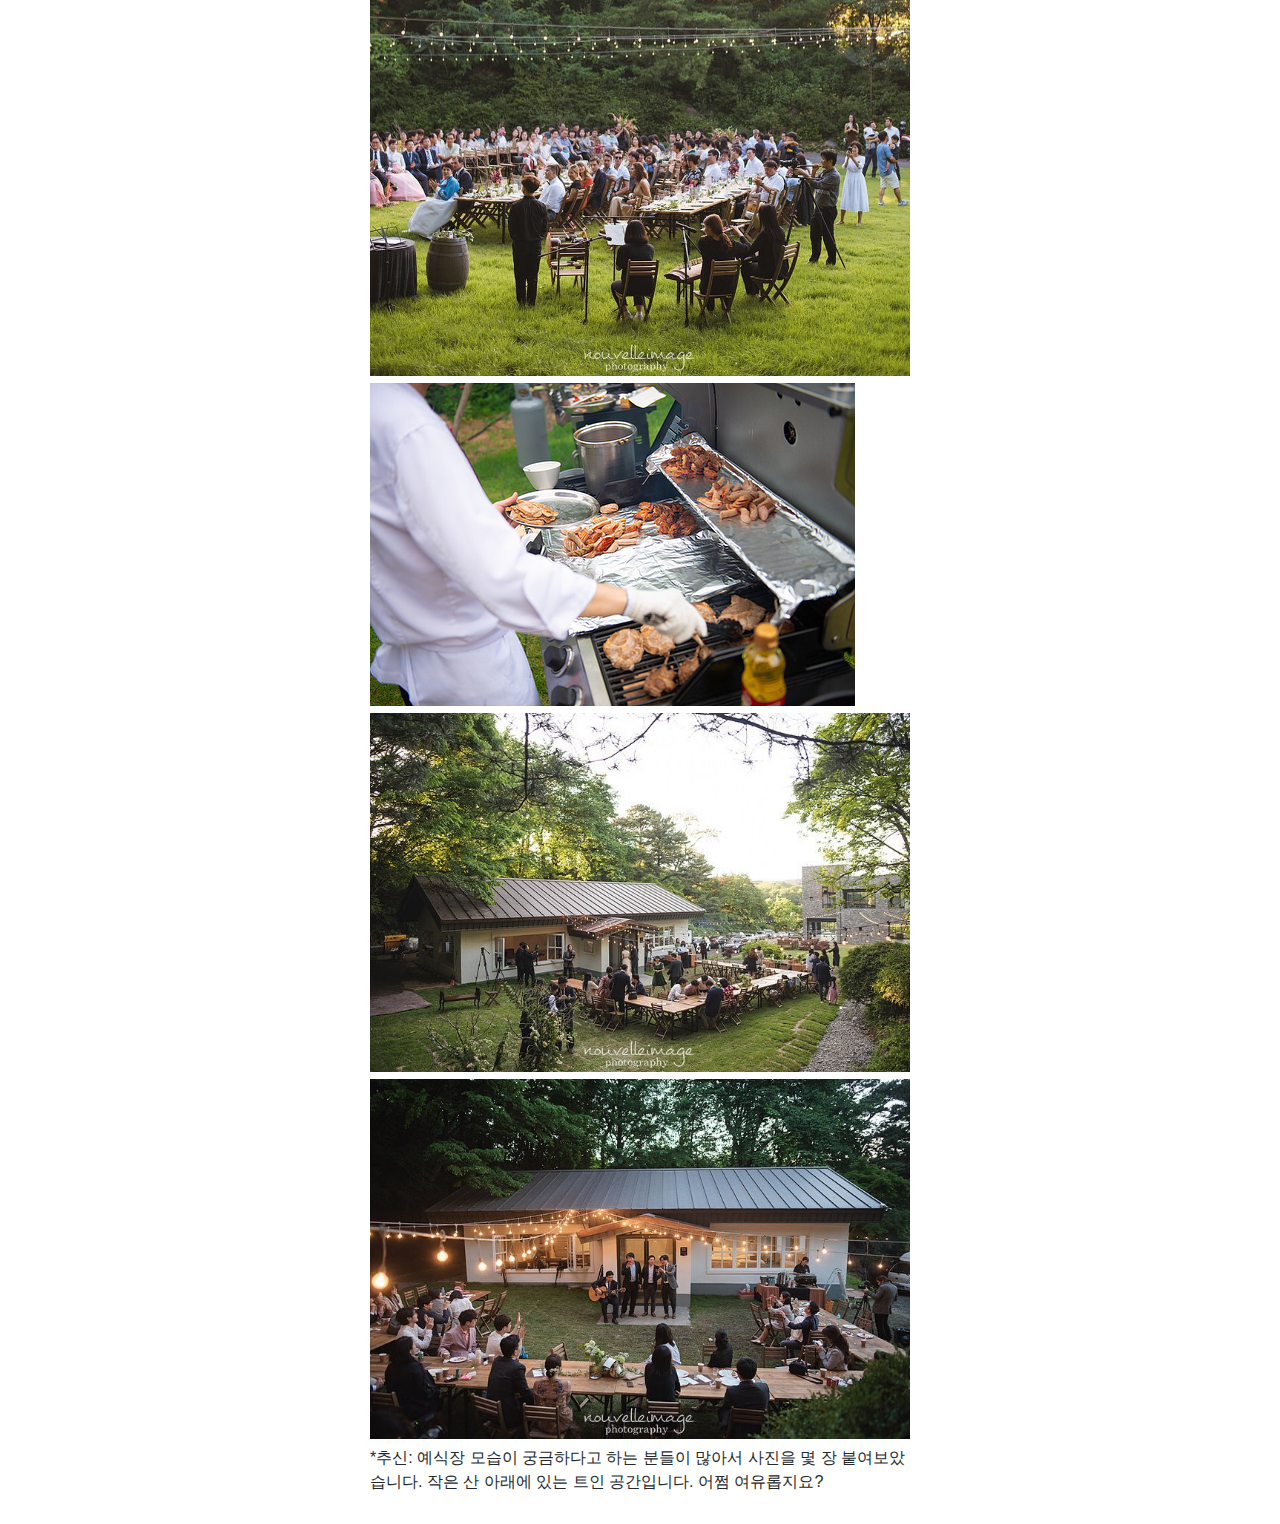
==== commit ccf6ffc4: "사랑해" ====
--- a/index.html
+++ b/index.html
@@ -1,12 +1,22 @@
 <!doctype html>
 <html>
 	<head>
+		<!-- Global site tag (gtag.js) - Google Analytics -->
+		<script async src="https://www.googletagmanager.com/gtag/js?id=UA-124835575-1"></script>
+		<script>
+		  window.dataLayer = window.dataLayer || [];
+		  function gtag(){dataLayer.push(arguments);}
+		  gtag('js', new Date());
+
+		  gtag('config', 'UA-124835575-1');
+		</script>
 		<meta charset="utf-8">
 		<meta name="viewport" content="width=device-width, initial-scale=1, minimal-ui">
 		<meta property="og:title" content="Arvo Unforgettable" />
 		<meta property="og:type" content="website" />
 		<meta property="og:url" content="https://brictobrick.github.io/arvo-unforgettable" />
 		<meta property="og:image" content="https://brictobrick.github.io/arvo-unforgettable/images/hero.jpg" />
+		<link rel="icon" type="image/png" href="./images/favicon.png" />
 		<title>Arvo Unforgettable</title>
 		<link rel="stylesheet" href="github-markdown.css">
 		<style>
@@ -31,10 +41,10 @@
 절대 잊지 못할 날에 당신을 초대합니다
 </code></pre>
 			<p>안녕하세요? 민창과 예림입니다 :)</p>
-			<p>조용한 숲속에서 저희 둘의 혼인을 약속하는 자리를 마련했습니다. 9월 8일 하루 동안 설레는 마음으로 맞이할게요.</p>
-			<p>예식장은 4시에 열립니다. 서두르지 말고 여유있게 오셔도 괜찮아요. 예식은 4시 30분에 시작할 예정입니다. 저녁에는 바베큐와 와인을 준비했습니다. 가을 바람을 맞이하며 보내는 여유로운 식사 자리가 되기를 바랍니다.</p>
-			<p>저녁식사 후에는 함께 즐길 수 있는 애프터 파티를 마련했습니다. 시간이 되시면 저희 둘과 함께 더 머물다 가세요. 소중한 날을 당신과 오래도록 마음껏 보내고 싶습니다.</p>
-			<p>예식장 주소는 서울시 서초구 샘마루길 11. 보넬리 가든입니다. 버스를 타고 서울특별시어린이병원 정류장에 내리면 예식장이 보입니다. 주차장은 강동송파예비군훈련장 앞입니다. 거리는 가깝지만 비탈길을 내려와야 하기 때문에 경사진 길이 불편한 일행이 있다면 예식장 앞에 먼저 내려주세요.</p>
+			<p>어느새 9월 8일이 성큼 다가왔네요. 요즘에는 그 어느 때보다도 하루하루를 설레고 떨리는 마음으로 보내고 있습니다.</p>
+			<p>예식장은 조용한 숲속입니다. 서두르지 말고 여유있게 오세요. 4시에 예식장을 열고 4시 30분에 예식을 시작할 예정입니다. 식사는 바베큐와 와인을 준비했습니다. 가을을 맞이하며 보내는 여유로운 자리가 되기를 바랍니다.</p>
+			<p>저녁에는 함께 즐길 수 있는 애프터 파티를 마련했습니다. 시간이 허락하는 만큼 더 머물다 가세요. 소중한 날을 당신과 함께 오래도록 보내고 싶습니다.</p>
+			<p>예식장 주소는 서울시 서초구 샘마루길 11. 보넬리 가든입니다. 버스를 타고 서울특별시어린이병원 정류장에 내리면 예식장이 보입니다. 주차장은 강동송파예비군훈련장 앞입니다. 예식장과 거리는 가깝지만 비탈길을 내려와야 하기 때문에 경사진 길이 불편한 일행이 있다면 주차를 하기 전에 먼저 내려주시는 것이 좋습니다.</p>
 			<p><kbd><a href="http://bit.ly/2P42njh" target="_blank">예식장 약도</a></kbd> &nbsp;<kbd><a href="http://bit.ly/2P8c4gK" target="_blank">주차장 약도</a></kbd></p>
 			<hr>
 			<img src="./images/img1.jpg" alt="예식장 전경">
@@ -42,7 +52,7 @@
 			<img src="./images/img3.jpg" alt="예식장 전경">
 			<img src="./images/img4.jpg" alt="예식장 전경">
 			<img src="./images/img5.jpg" alt="예식장 전경">
-			<p>추신: 예식장 모습이 궁금하다고 하시는 분들이 많아서 사진을 몇 장 붙였습니다. 작은 산 아래에 있는 트인 공간입니다. 어쩜 여유롭지요?</p>
+			<p>*추신: 예식장 모습이 궁금하다고 하는 분들이 많아서 사진을 몇 장 붙여보았습니다. 작은 산 아래에 있는 트인 공간입니다. 어쩜 여유롭지요?</p>
 		</article>
 	</body>
 </html>
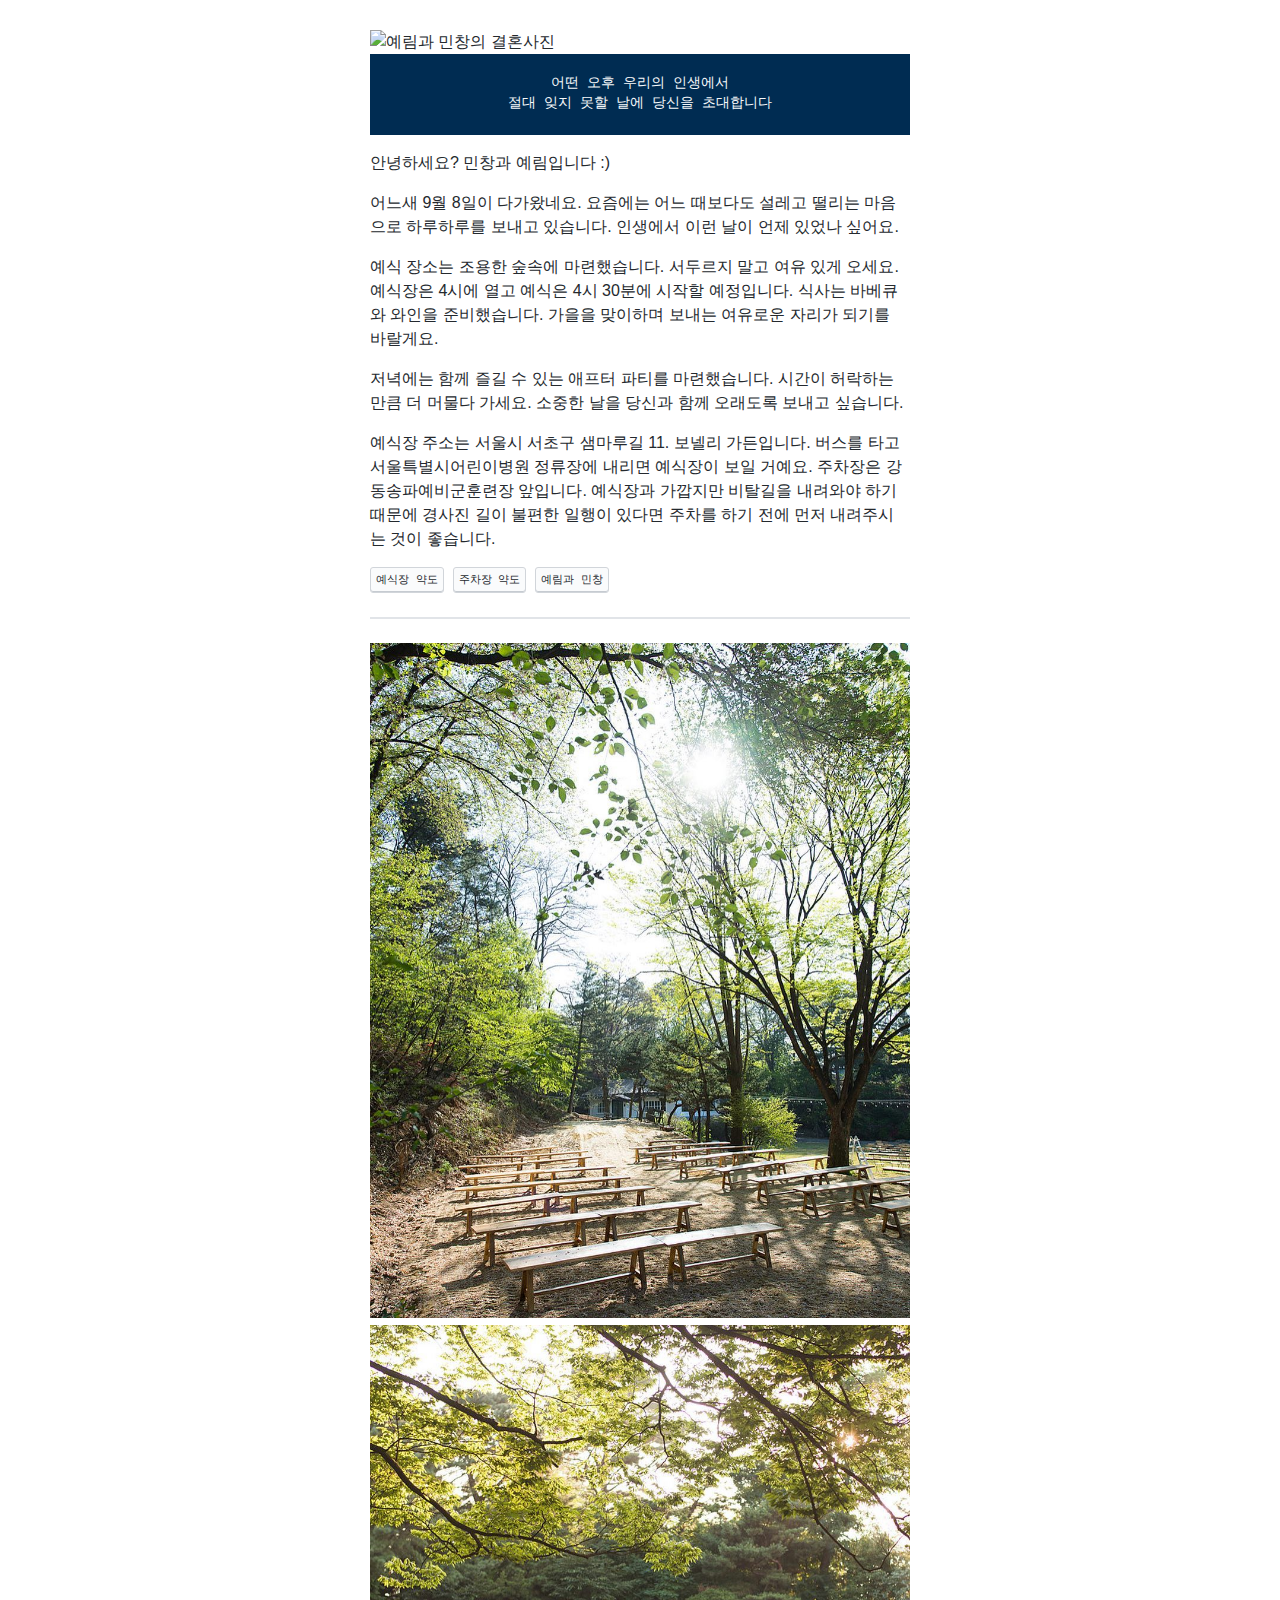
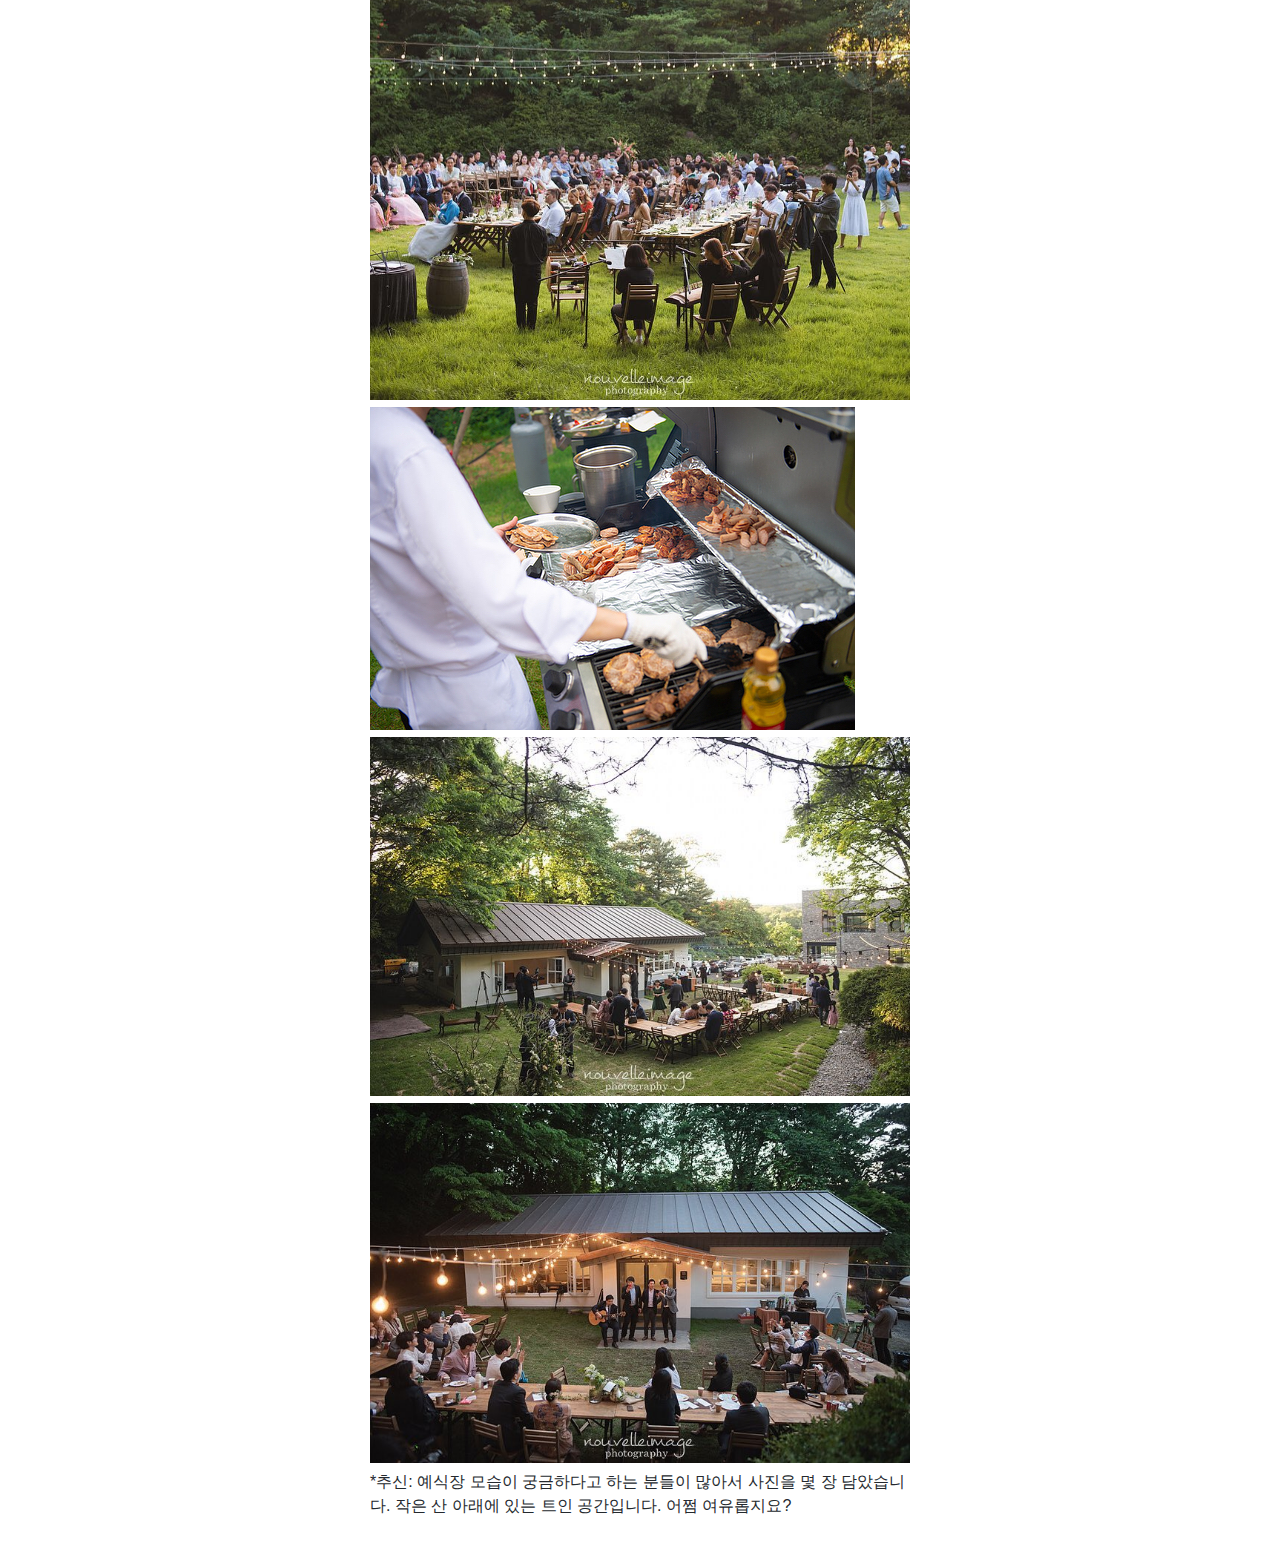
==== commit e9056c64: "사랑해" ====
--- a/index.html
+++ b/index.html
@@ -16,6 +16,7 @@
 		<meta property="og:type" content="website" />
 		<meta property="og:url" content="https://brictobrick.github.io/arvo-unforgettable" />
 		<meta property="og:image" content="https://brictobrick.github.io/arvo-unforgettable/images/hero.jpg" />
+		<meta property="og:description" content="어떤 오후 우리의 인생에서 절대 잊지 못할 날에 당신을 초대합니다" />
 		<link rel="icon" type="image/png" href="./images/favicon.png" />
 		<title>Arvo Unforgettable</title>
 		<link rel="stylesheet" href="github-markdown.css">
@@ -41,18 +42,18 @@
 절대 잊지 못할 날에 당신을 초대합니다
 </code></pre>
 			<p>안녕하세요? 민창과 예림입니다 :)</p>
-			<p>어느새 9월 8일이 성큼 다가왔네요. 요즘에는 그 어느 때보다도 하루하루를 설레고 떨리는 마음으로 보내고 있습니다.</p>
-			<p>예식장은 조용한 숲속입니다. 서두르지 말고 여유있게 오세요. 4시에 예식장을 열고 4시 30분에 예식을 시작할 예정입니다. 식사는 바베큐와 와인을 준비했습니다. 가을을 맞이하며 보내는 여유로운 자리가 되기를 바랍니다.</p>
+			<p>어느새 9월 8일이 다가왔네요. 요즘에는 어느 때보다도 설레고 떨리는 마음으로 하루하루를 보내고 있습니다. 인생에서 이런 날이 언제 있었나 싶어요.</p>
+			<p>예식 장소는 조용한 숲속에 마련했습니다. 서두르지 말고 여유 있게 오세요. 예식장은 4시에 열고 예식은 4시 30분에 시작할 예정입니다. 식사는 바베큐와 와인을 준비했습니다. 가을을 맞이하며 보내는 여유로운 자리가 되기를 바랄게요.</p>
 			<p>저녁에는 함께 즐길 수 있는 애프터 파티를 마련했습니다. 시간이 허락하는 만큼 더 머물다 가세요. 소중한 날을 당신과 함께 오래도록 보내고 싶습니다.</p>
-			<p>예식장 주소는 서울시 서초구 샘마루길 11. 보넬리 가든입니다. 버스를 타고 서울특별시어린이병원 정류장에 내리면 예식장이 보입니다. 주차장은 강동송파예비군훈련장 앞입니다. 예식장과 거리는 가깝지만 비탈길을 내려와야 하기 때문에 경사진 길이 불편한 일행이 있다면 주차를 하기 전에 먼저 내려주시는 것이 좋습니다.</p>
-			<p><kbd><a href="http://bit.ly/2P42njh" target="_blank">예식장 약도</a></kbd> &nbsp;<kbd><a href="http://bit.ly/2P8c4gK" target="_blank">주차장 약도</a></kbd></p>
+			<p>예식장 주소는 서울시 서초구 샘마루길 11. 보넬리 가든입니다. 버스를 타고 서울특별시어린이병원 정류장에 내리면 예식장이 보일 거예요. 주차장은 강동송파예비군훈련장 앞입니다. 예식장과 가깝지만 비탈길을 내려와야 하기 때문에 경사진 길이 불편한 일행이 있다면 주차를 하기 전에 먼저 내려주시는 것이 좋습니다.</p>
+			<p><kbd><a href="http://bit.ly/2P42njh" target="_blank">예식장 약도</a></kbd> &nbsp;<kbd><a href="http://bit.ly/2P8c4gK" target="_blank">주차장 약도</a></kbd> &nbsp;<kbd><a href="http://bit.ly/2P8c4gK" target="_blank">예림과 민창</a></kbd></p> 
 			<hr>
 			<img src="./images/img1.jpg" alt="예식장 전경">
 			<img src="./images/img2.jpg" alt="예식장 전경">
 			<img src="./images/img3.jpg" alt="예식장 전경">
 			<img src="./images/img4.jpg" alt="예식장 전경">
 			<img src="./images/img5.jpg" alt="예식장 전경">
-			<p>*추신: 예식장 모습이 궁금하다고 하는 분들이 많아서 사진을 몇 장 붙여보았습니다. 작은 산 아래에 있는 트인 공간입니다. 어쩜 여유롭지요?</p>
+			<p>*추신: 예식장 모습이 궁금하다고 하는 분들이 많아서 사진을 몇 장 담았습니다. 작은 산 아래에 있는 트인 공간입니다. 어쩜 여유롭지요?</p>
 		</article>
 	</body>
 </html>
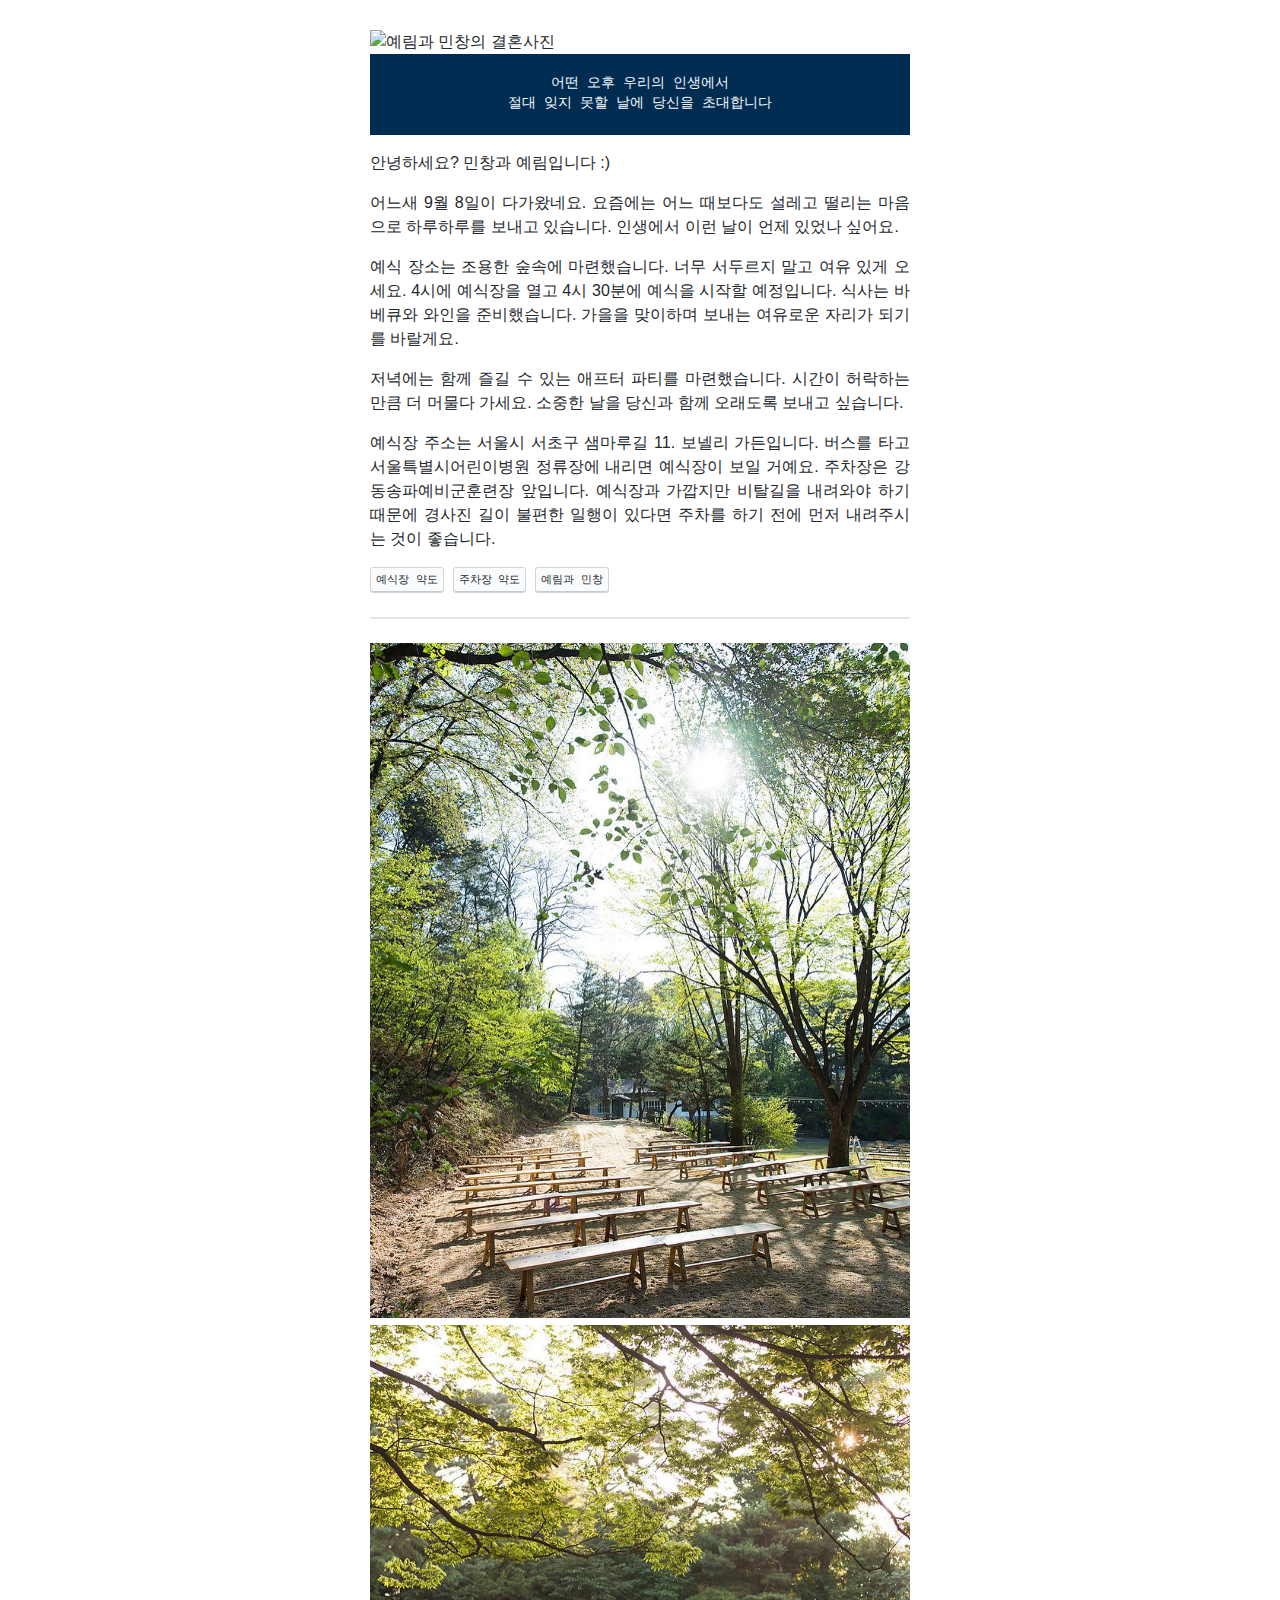
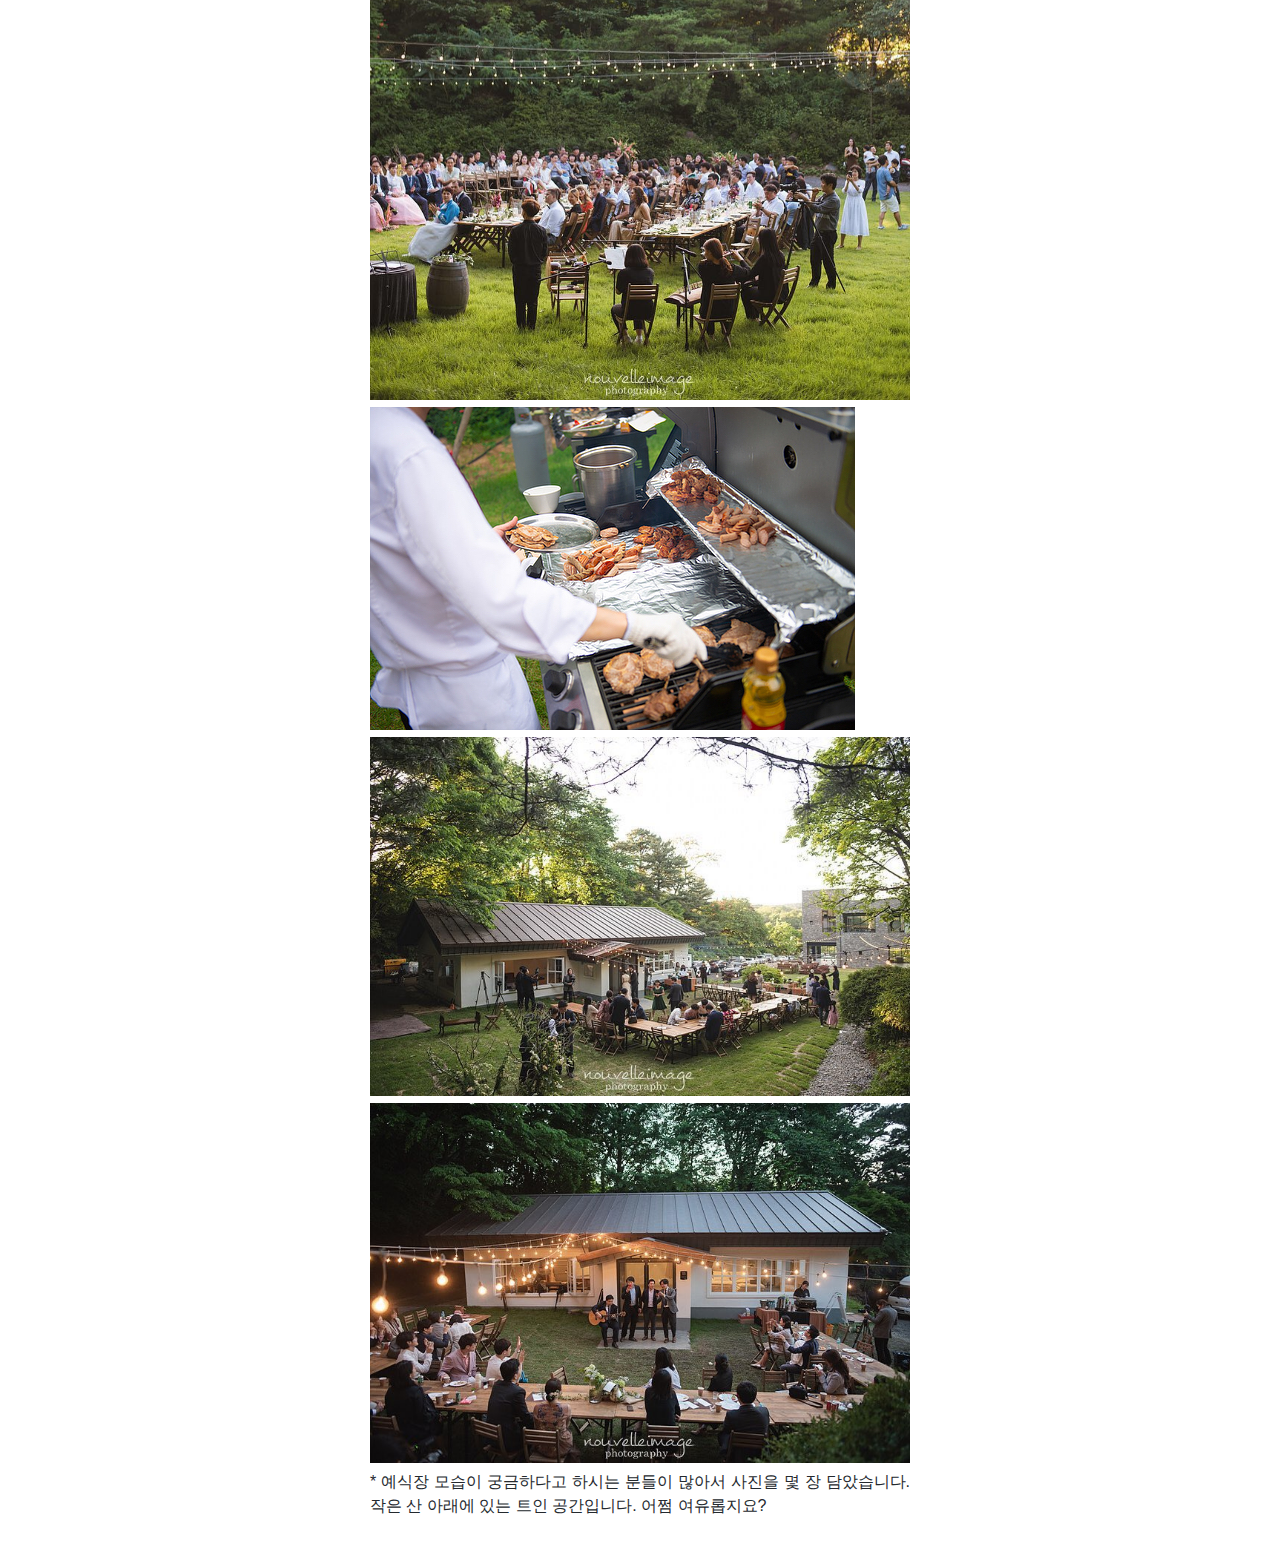
==== commit e4352440: "사랑해" ====
--- a/index.html
+++ b/index.html
@@ -43,17 +43,17 @@
 </code></pre>
 			<p>안녕하세요? 민창과 예림입니다 :)</p>
 			<p>어느새 9월 8일이 다가왔네요. 요즘에는 어느 때보다도 설레고 떨리는 마음으로 하루하루를 보내고 있습니다. 인생에서 이런 날이 언제 있었나 싶어요.</p>
-			<p>예식 장소는 조용한 숲속에 마련했습니다. 서두르지 말고 여유 있게 오세요. 예식장은 4시에 열고 예식은 4시 30분에 시작할 예정입니다. 식사는 바베큐와 와인을 준비했습니다. 가을을 맞이하며 보내는 여유로운 자리가 되기를 바랄게요.</p>
+			<p>예식 장소는 조용한 숲속에 마련했습니다. 너무 서두르지 말고 여유 있게 오세요. 4시에 예식장을 열고 4시 30분에 예식을 시작할 예정입니다. 식사는 바베큐와 와인을 준비했습니다. 가을을 맞이하며 보내는 여유로운 자리가 되기를 바랄게요.</p>
 			<p>저녁에는 함께 즐길 수 있는 애프터 파티를 마련했습니다. 시간이 허락하는 만큼 더 머물다 가세요. 소중한 날을 당신과 함께 오래도록 보내고 싶습니다.</p>
 			<p>예식장 주소는 서울시 서초구 샘마루길 11. 보넬리 가든입니다. 버스를 타고 서울특별시어린이병원 정류장에 내리면 예식장이 보일 거예요. 주차장은 강동송파예비군훈련장 앞입니다. 예식장과 가깝지만 비탈길을 내려와야 하기 때문에 경사진 길이 불편한 일행이 있다면 주차를 하기 전에 먼저 내려주시는 것이 좋습니다.</p>
-			<p><kbd><a href="http://bit.ly/2P42njh" target="_blank">예식장 약도</a></kbd> &nbsp;<kbd><a href="http://bit.ly/2P8c4gK" target="_blank">주차장 약도</a></kbd> &nbsp;<kbd><a href="http://bit.ly/2P8c4gK" target="_blank">예림과 민창</a></kbd></p> 
+			<p><kbd><a href="http://bit.ly/2P42njh" target="_blank">예식장 약도</a></kbd> &nbsp;<kbd><a href="http://bit.ly/2P8c4gK" target="_blank">주차장 약도</a></kbd> &nbsp;<kbd><a href="http://bit.ly/2C6cYsh" target="_blank">예림과 민창</a></kbd></p>
 			<hr>
 			<img src="./images/img1.jpg" alt="예식장 전경">
 			<img src="./images/img2.jpg" alt="예식장 전경">
 			<img src="./images/img3.jpg" alt="예식장 전경">
 			<img src="./images/img4.jpg" alt="예식장 전경">
 			<img src="./images/img5.jpg" alt="예식장 전경">
-			<p>*추신: 예식장 모습이 궁금하다고 하는 분들이 많아서 사진을 몇 장 담았습니다. 작은 산 아래에 있는 트인 공간입니다. 어쩜 여유롭지요?</p>
+			<p>* 예식장 모습이 궁금하다고 하시는 분들이 많아서 사진을 몇 장 담았습니다. 작은 산 아래에 있는 트인 공간입니다. 어쩜 여유롭지요?</p>
 		</article>
 	</body>
 </html>
--- a/github-markdown.css
+++ b/github-markdown.css
@@ -294,6 +294,7 @@
 .markdown-body p {
   margin-top: 0;
   margin-bottom: 10px;
+  text-align: justify;
 }
 
 .markdown-body blockquote {
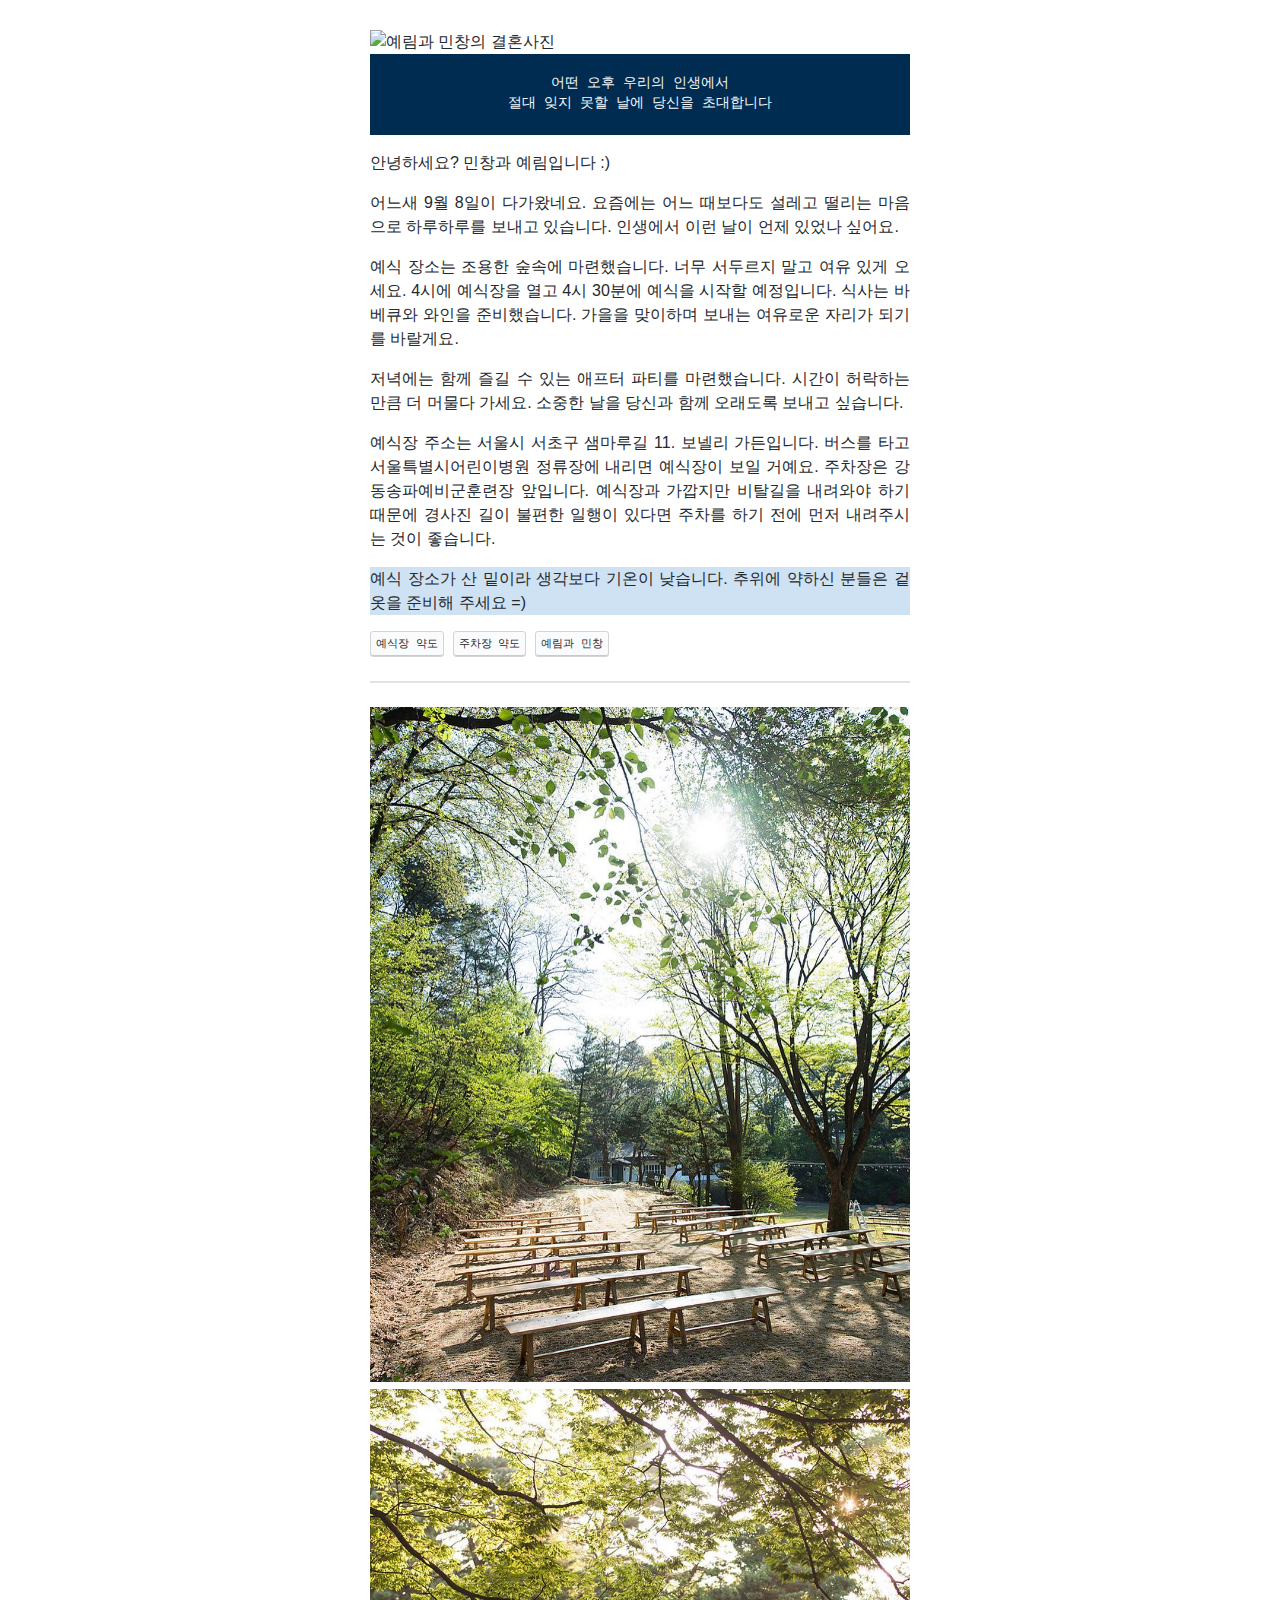
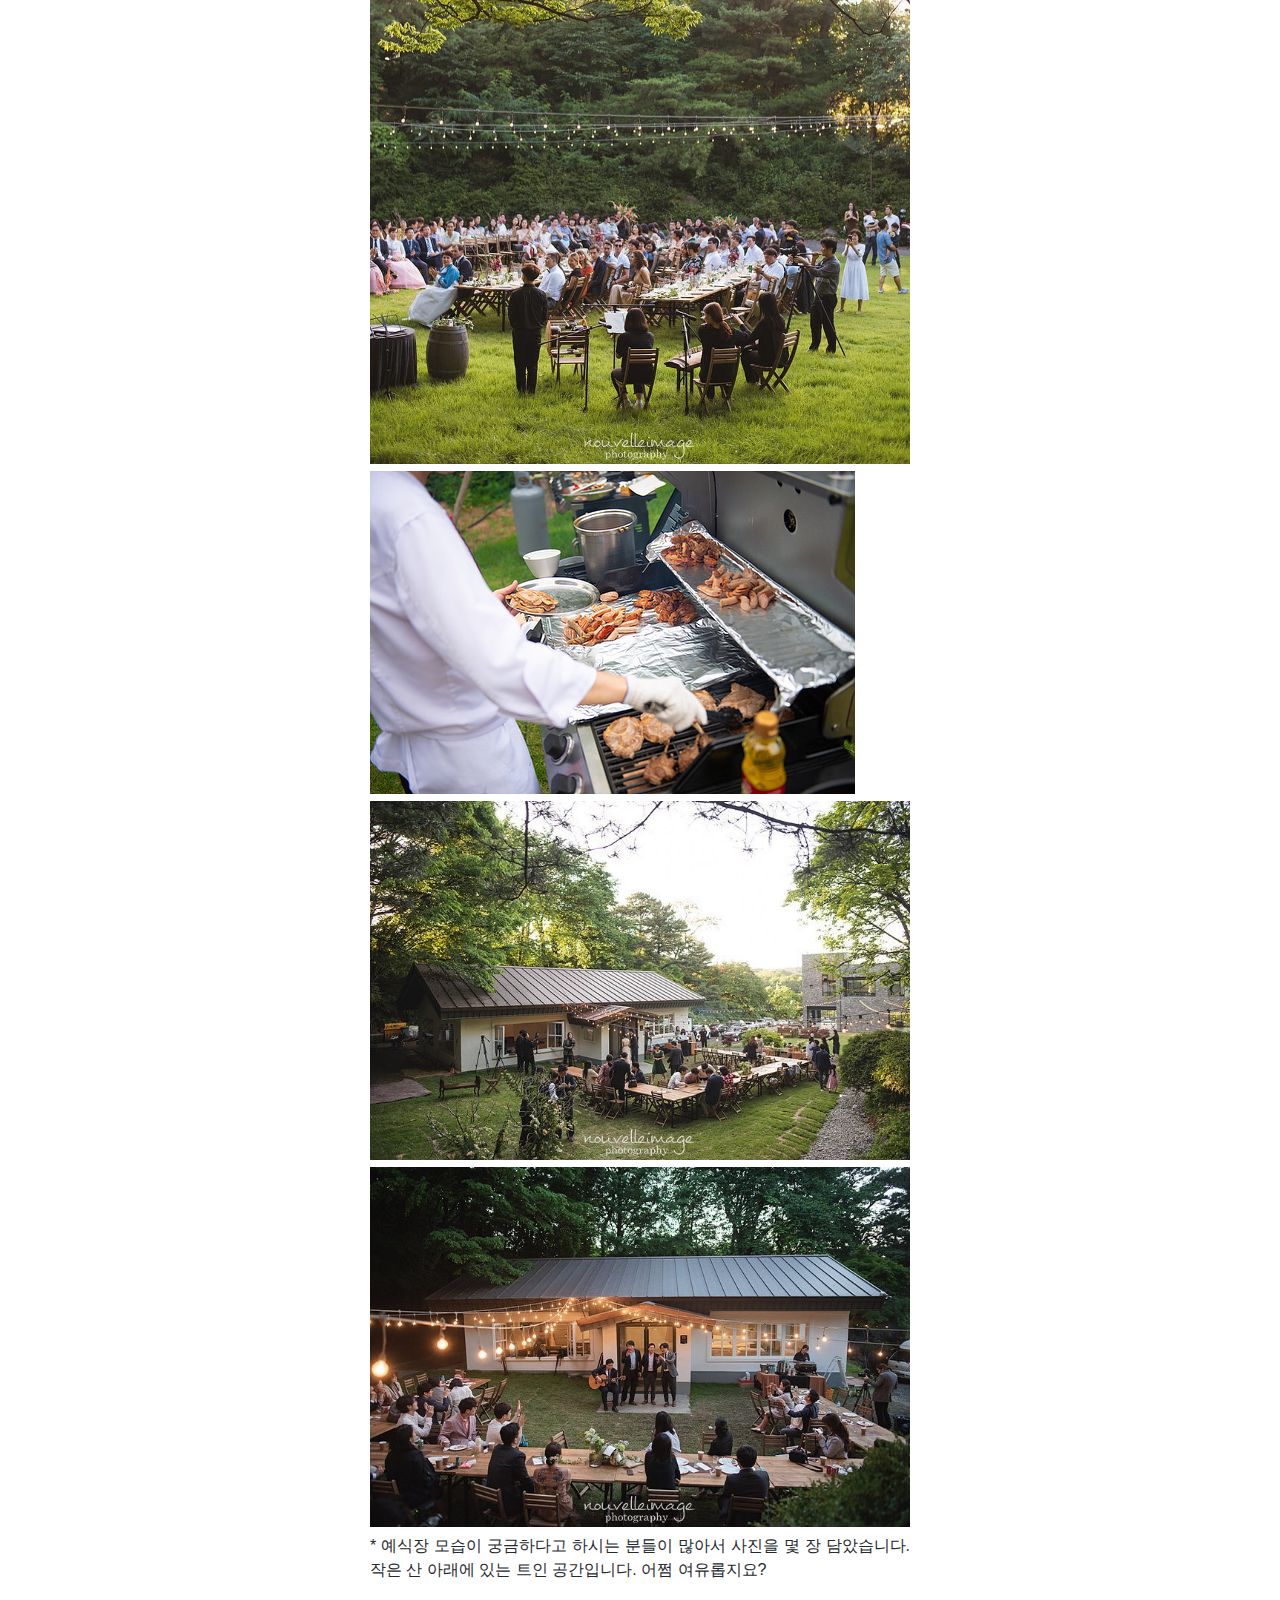
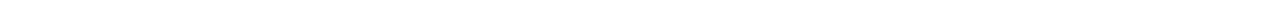
==== commit 8625de17: "이제 내일이네? 떨린다." ====
--- a/index.html
+++ b/index.html
@@ -46,6 +46,7 @@
 			<p>예식 장소는 조용한 숲속에 마련했습니다. 너무 서두르지 말고 여유 있게 오세요. 4시에 예식장을 열고 4시 30분에 예식을 시작할 예정입니다. 식사는 바베큐와 와인을 준비했습니다. 가을을 맞이하며 보내는 여유로운 자리가 되기를 바랄게요.</p>
 			<p>저녁에는 함께 즐길 수 있는 애프터 파티를 마련했습니다. 시간이 허락하는 만큼 더 머물다 가세요. 소중한 날을 당신과 함께 오래도록 보내고 싶습니다.</p>
 			<p>예식장 주소는 서울시 서초구 샘마루길 11. 보넬리 가든입니다. 버스를 타고 서울특별시어린이병원 정류장에 내리면 예식장이 보일 거예요. 주차장은 강동송파예비군훈련장 앞입니다. 예식장과 가깝지만 비탈길을 내려와야 하기 때문에 경사진 길이 불편한 일행이 있다면 주차를 하기 전에 먼저 내려주시는 것이 좋습니다.</p>
+			<p style="background-color: rgb(207,226,243);">예식 장소가 산 밑이라 생각보다 기온이 낮습니다. 추위에 약하신 분들은 겉옷을 준비해 주세요 =)</p>
 			<p><kbd><a href="http://bit.ly/2P42njh" target="_blank">예식장 약도</a></kbd> &nbsp;<kbd><a href="http://bit.ly/2P8c4gK" target="_blank">주차장 약도</a></kbd> &nbsp;<kbd><a href="http://bit.ly/2C6cYsh" target="_blank">예림과 민창</a></kbd></p>
 			<hr>
 			<img src="./images/img1.jpg" alt="예식장 전경">
